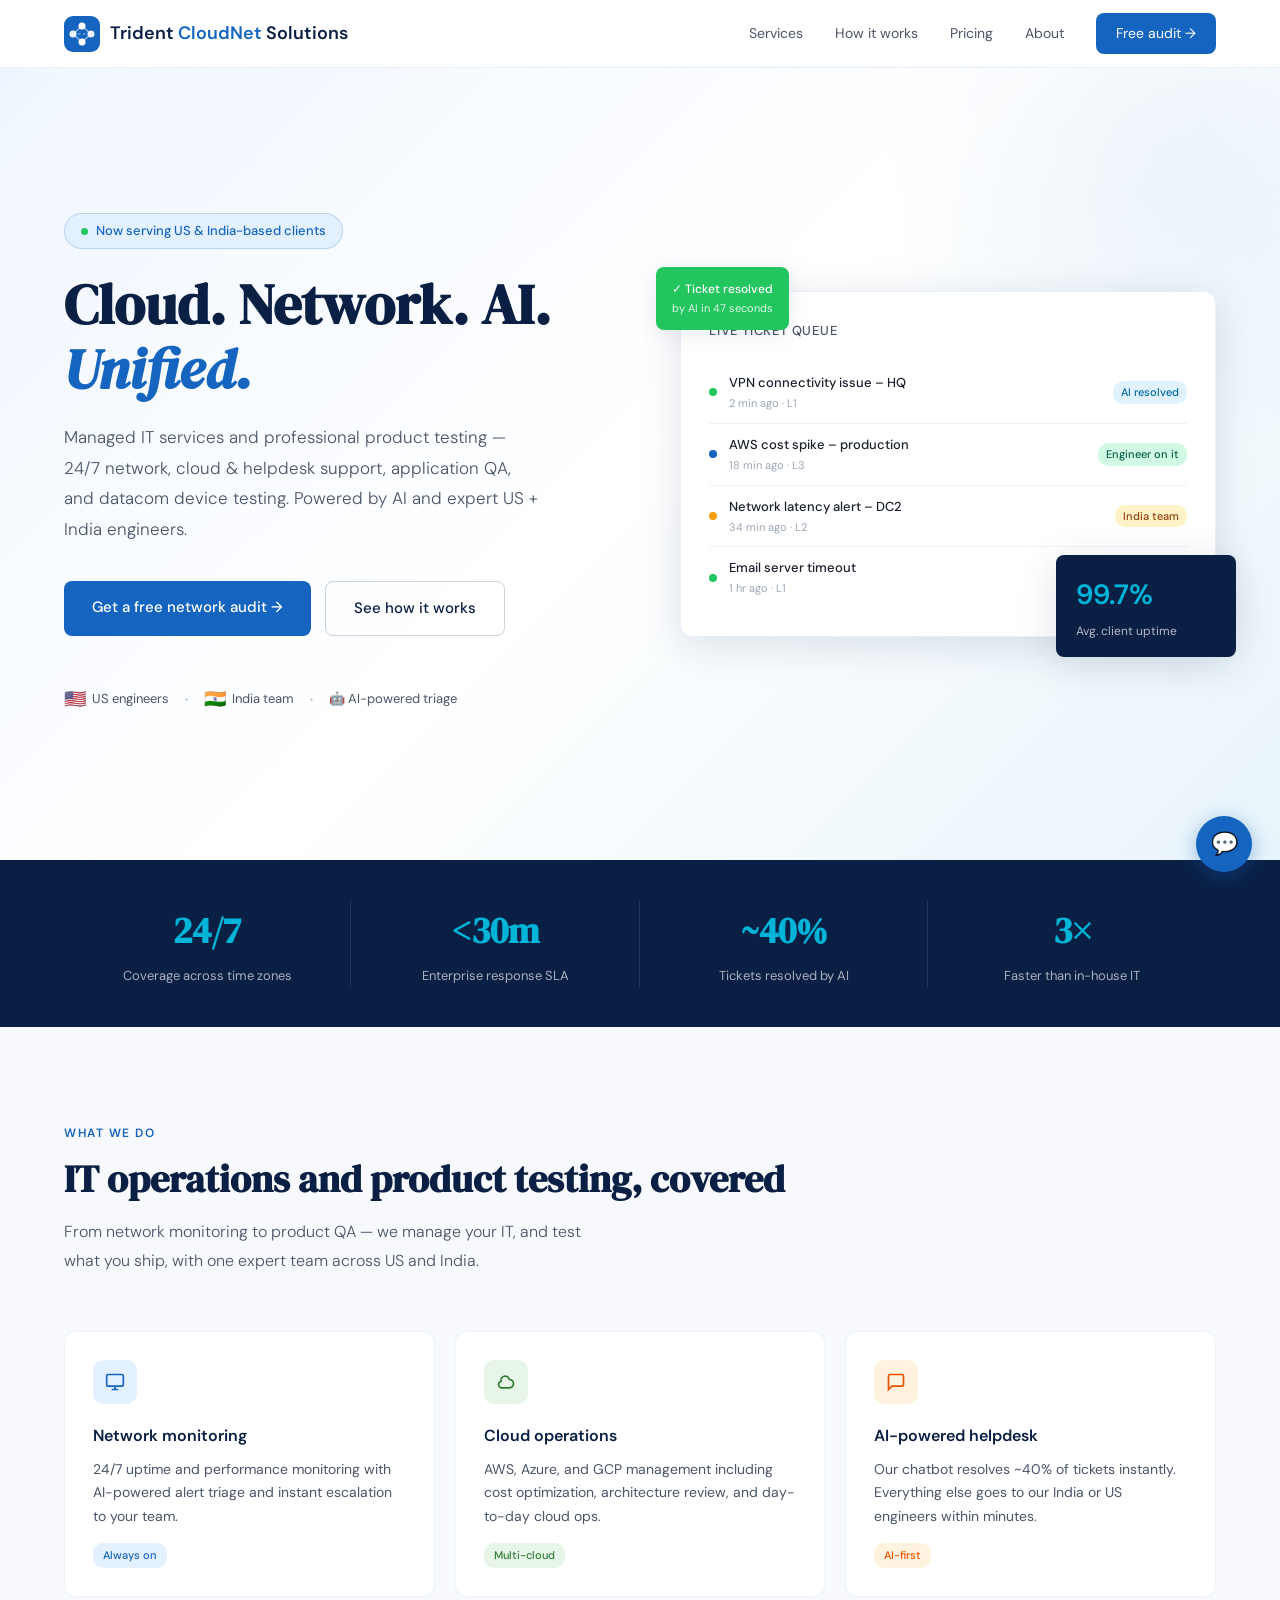
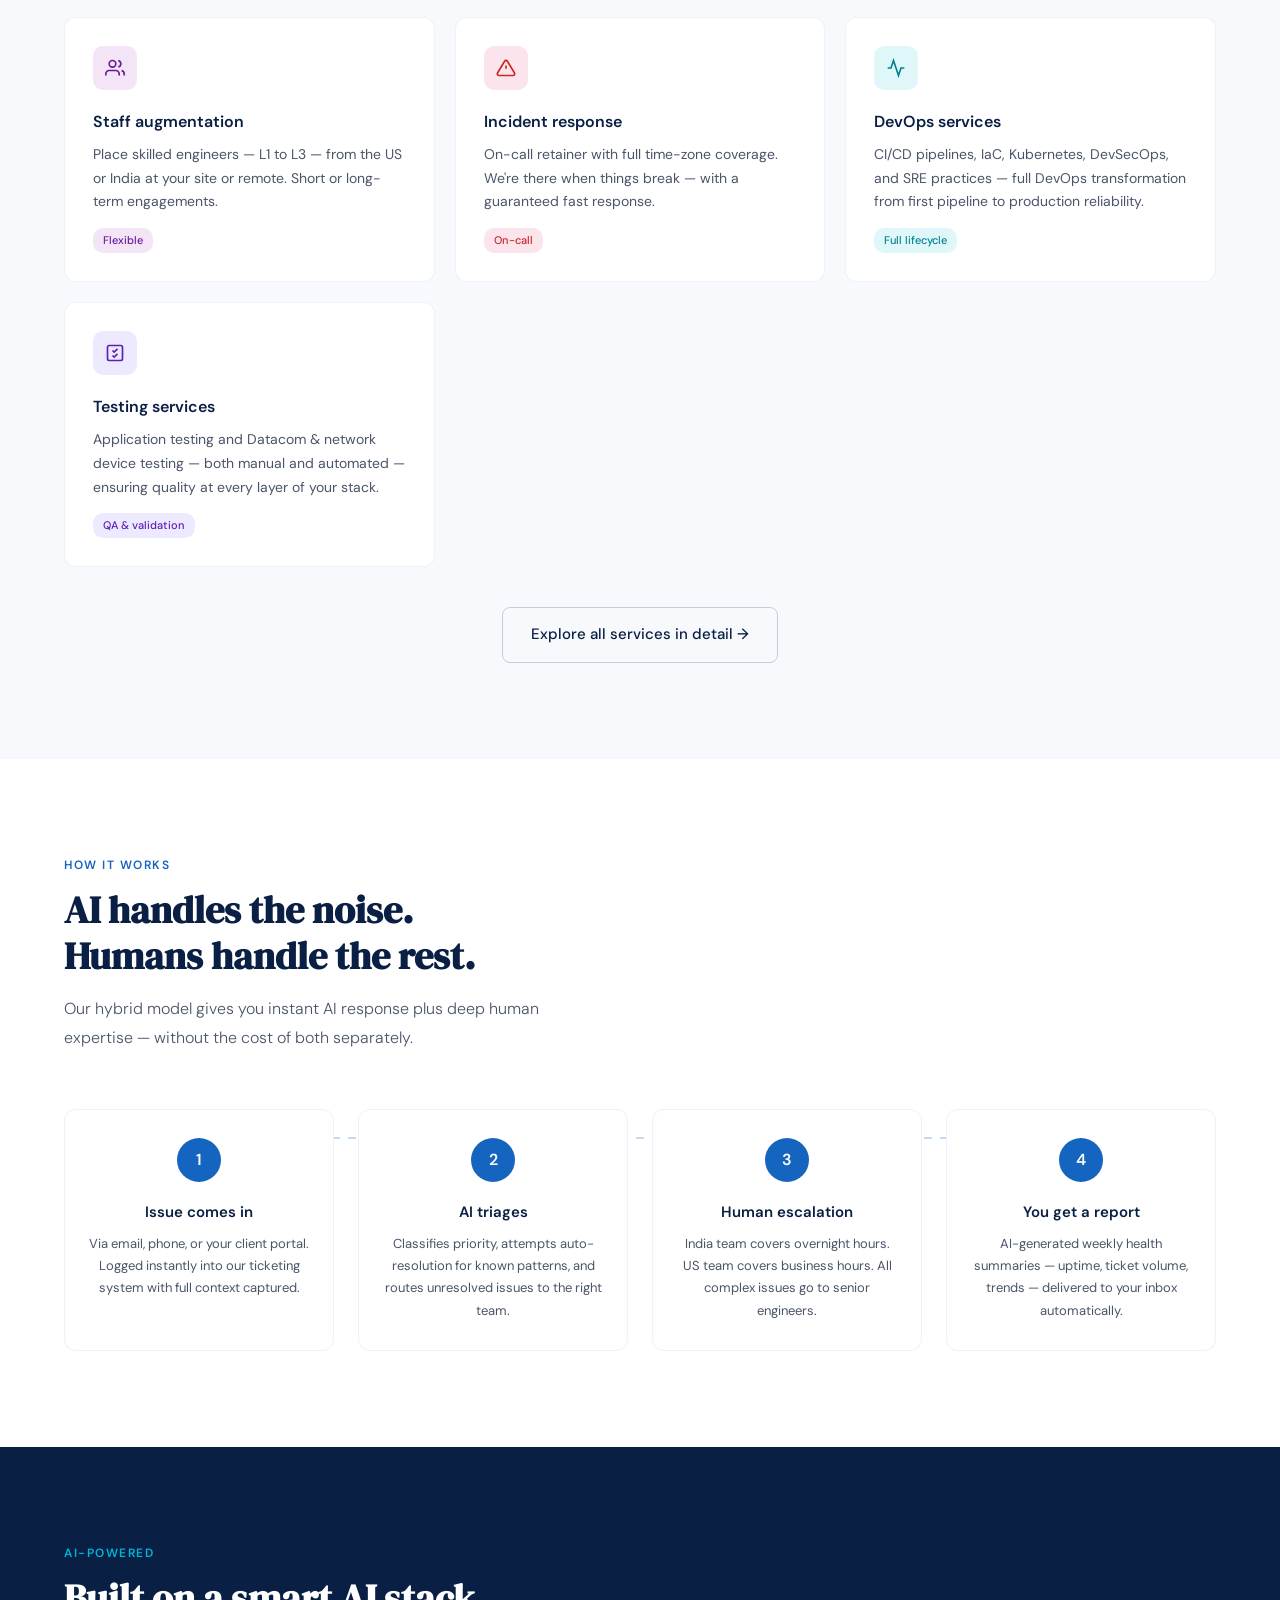
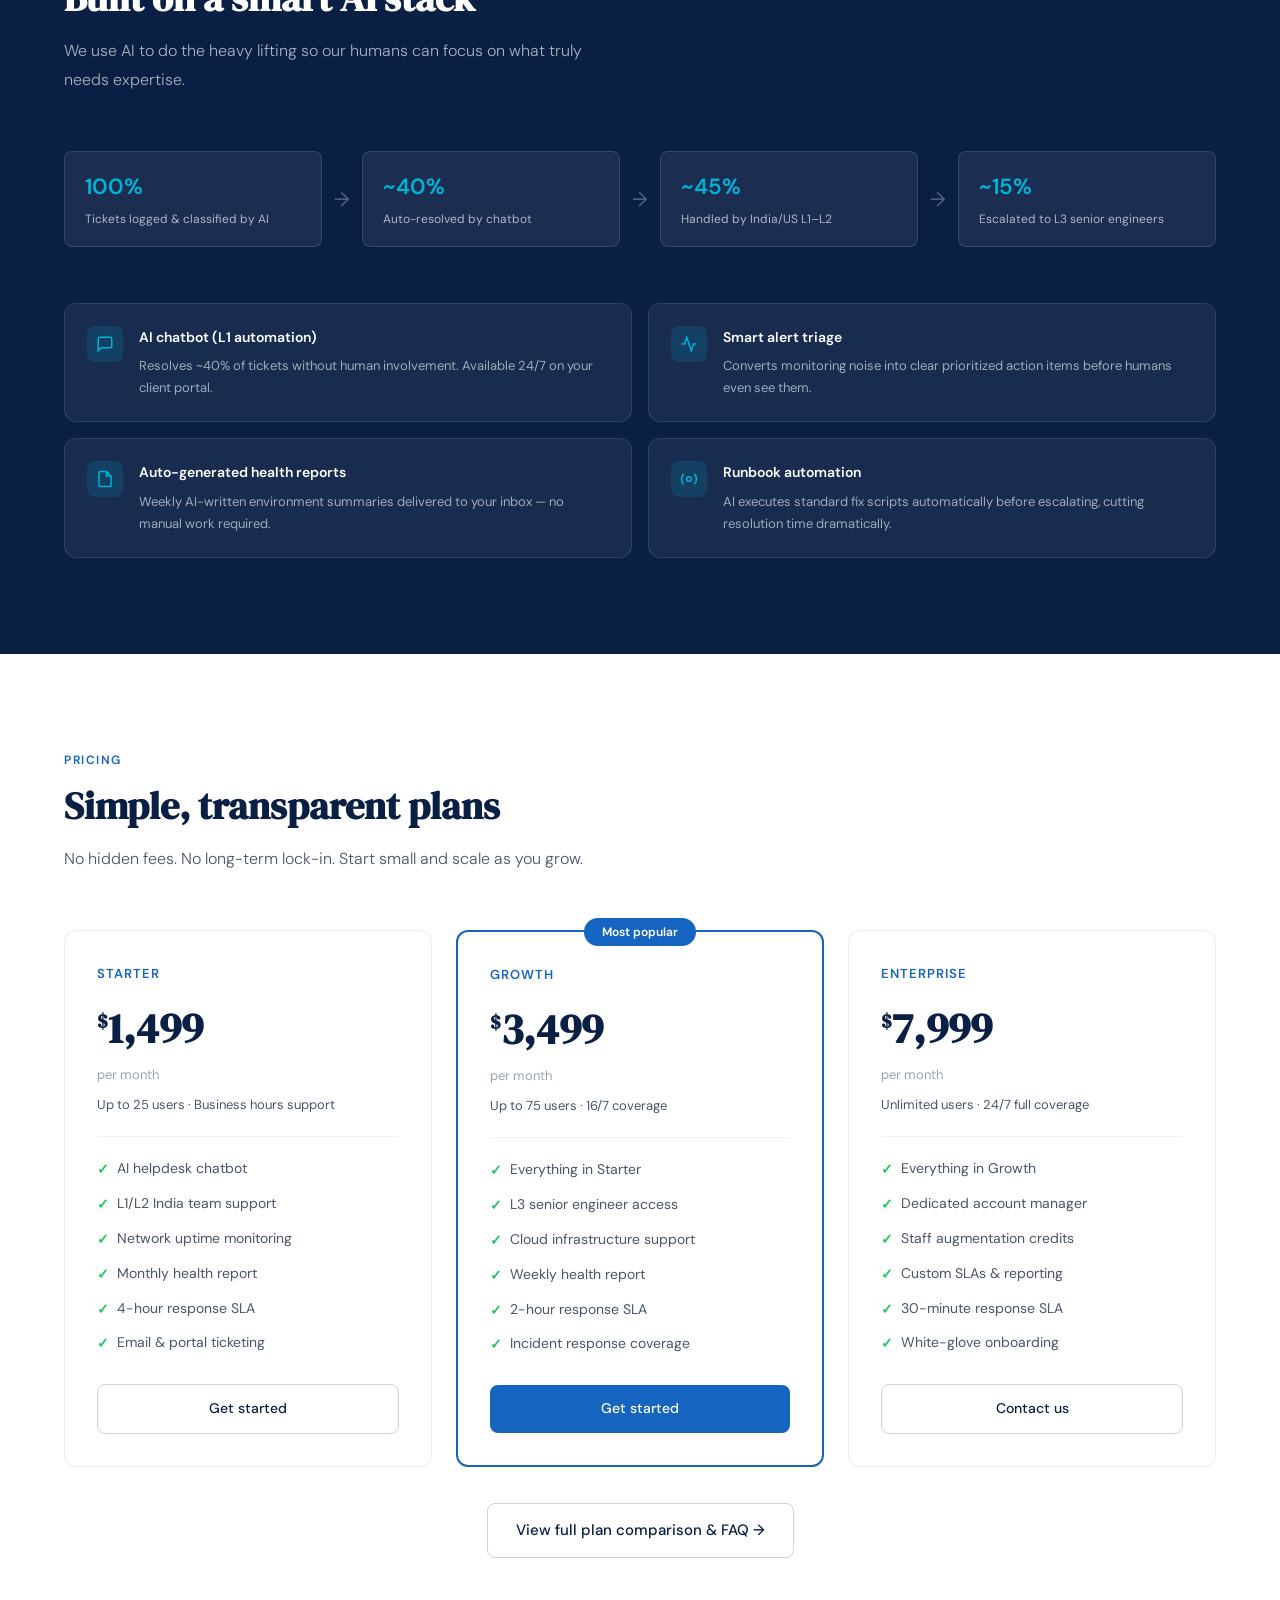
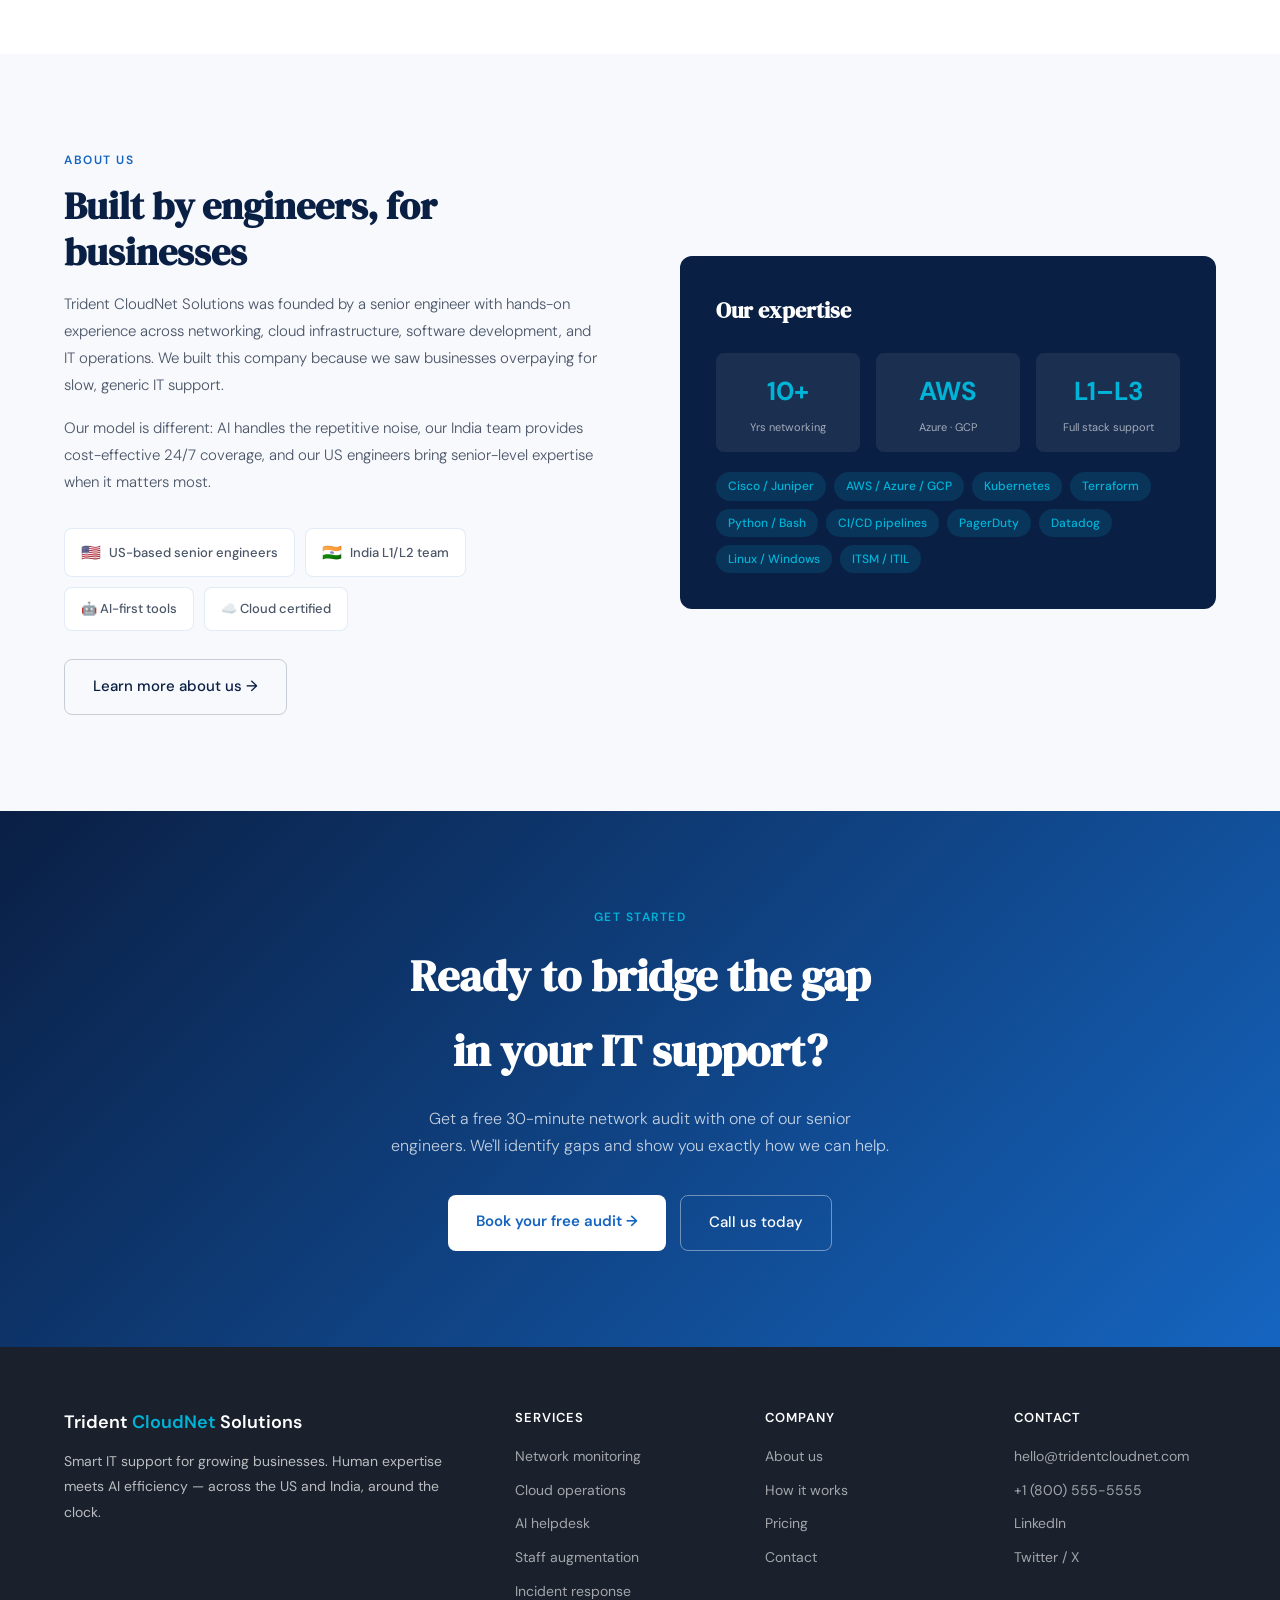
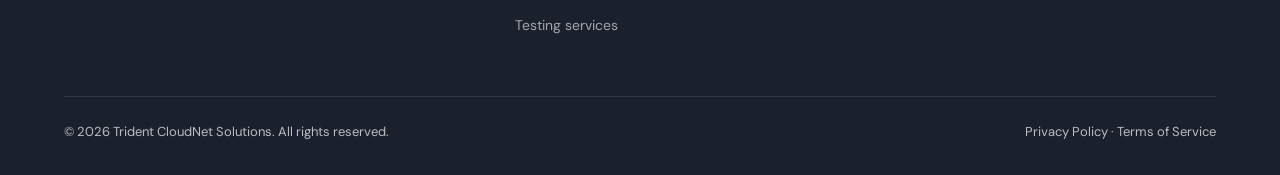
==== index.html @ 539b86b6 "Initial commit: multi-page website with MSP and testing services" ====
<!DOCTYPE html>
<html lang="en">
<head>
<meta charset="UTF-8"/>
<meta name="viewport" content="width=device-width, initial-scale=1.0"/>
<title>Trident CloudNet Solutions – Smart IT Support, Always On</title>
<meta name="description" content="Managed IT services and professional product testing — network monitoring, cloud ops, AI helpdesk, DevOps, application QA, and datacom device testing. US + India + AI delivery model."/>
<link rel="preconnect" href="https://fonts.googleapis.com"/>
<link href="https://fonts.googleapis.com/css2?family=DM+Sans:ital,opsz,wght@0,9..40,300;0,9..40,400;0,9..40,500;0,9..40,600;1,9..40,300&family=DM+Serif+Display:ital@0;1&display=swap" rel="stylesheet"/>
<link rel="stylesheet" href="css/styles.css"/>
</head>
<body>

<!-- NAV -->
<nav>
  <a href="index.html" class="nav-logo">
    <svg viewBox="0 0 36 36" fill="none">
      <rect width="36" height="36" rx="9" fill="#1565C0"/>
      <circle cx="9" cy="18" r="3.5" fill="white" opacity=".9"/>
      <circle cx="27" cy="18" r="3.5" fill="white" opacity=".9"/>
      <circle cx="18" cy="10" r="3.5" fill="white"/>
      <circle cx="18" cy="26" r="3.5" fill="white"/>
      <line x1="9" y1="18" x2="18" y2="10" stroke="white" stroke-width="1.5" opacity=".55"/>
      <line x1="9" y1="18" x2="18" y2="26" stroke="white" stroke-width="1.5" opacity=".55"/>
      <line x1="27" y1="18" x2="18" y2="10" stroke="white" stroke-width="1.5" opacity=".55"/>
      <line x1="27" y1="18" x2="18" y2="26" stroke="white" stroke-width="1.5" opacity=".55"/>
      <line x1="9" y1="18" x2="27" y2="18" stroke="white" stroke-width="1.5" stroke-dasharray="2.5 2.5" opacity=".4"/>
    </svg>
    <span class="nav-logo-text">Trident <span>CloudNet</span> Solutions</span>
  </a>
  <div class="nav-links">
    <a href="services.html">Services</a>
    <a href="index.html#how">How it works</a>
    <a href="pricing.html">Pricing</a>
    <a href="about.html">About</a>
    <a href="contact.html" class="nav-cta">Free audit →</a>
  </div>
  <div class="nav-hamburger" onclick="toggleMenu()">
    <span></span><span></span><span></span>
  </div>
</nav>

<!-- HERO -->
<section class="hero" id="home">
  <div class="hero-inner">
    <div>
      <div class="hero-badge">
        <span class="hero-badge-dot"></span>
        Now serving US &amp; India-based clients
      </div>
      <h1>Cloud. Network. AI. <em>Unified.</em></h1>
      <p class="hero-sub">Managed IT services and professional product testing — 24/7 network, cloud &amp; helpdesk support, application QA, and datacom device testing. Powered by AI and expert US + India engineers.</p>
      <div class="hero-btns">
        <a href="contact.html" class="btn-primary">Get a free network audit →</a>
        <a href="index.html#how" class="btn-outline">See how it works</a>
      </div>
      <div class="hero-trust">
        <div class="hero-flag-chip"><span class="flag">🇺🇸</span> US engineers</div>
        <span class="hero-divider">·</span>
        <div class="hero-flag-chip"><span class="flag">🇮🇳</span> India team</div>
        <span class="hero-divider">·</span>
        <div class="hero-flag-chip">🤖 AI-powered triage</div>
      </div>
    </div>
    <div class="hero-visual">
      <div class="hero-card-float2">
        <div class="float-text">✓ Ticket resolved</div>
        <div class="float-sub">by AI in 47 seconds</div>
      </div>
      <div class="hero-card-main">
        <h3>Live ticket queue</h3>
        <div class="ticket-item">
          <div class="ticket-dot dot-green"></div>
          <div class="ticket-info">
            <div class="ticket-title">VPN connectivity issue – HQ</div>
            <div class="ticket-sub">2 min ago · L1</div>
          </div>
          <span class="ticket-badge badge-ai">AI resolved</span>
        </div>
        <div class="ticket-item">
          <div class="ticket-dot dot-blue"></div>
          <div class="ticket-info">
            <div class="ticket-title">AWS cost spike – production</div>
            <div class="ticket-sub">18 min ago · L3</div>
          </div>
          <span class="ticket-badge badge-human">Engineer on it</span>
        </div>
        <div class="ticket-item">
          <div class="ticket-dot dot-orange"></div>
          <div class="ticket-info">
            <div class="ticket-title">Network latency alert – DC2</div>
            <div class="ticket-sub">34 min ago · L2</div>
          </div>
          <span class="ticket-badge badge-open">India team</span>
        </div>
        <div class="ticket-item">
          <div class="ticket-dot dot-green"></div>
          <div class="ticket-info">
            <div class="ticket-title">Email server timeout</div>
            <div class="ticket-sub">1 hr ago · L1</div>
          </div>
          <span class="ticket-badge badge-ai">AI resolved</span>
        </div>
      </div>
      <div class="hero-card-float">
        <div class="stat-num">99.7%</div>
        <div class="stat-label">Avg. client uptime</div>
      </div>
    </div>
  </div>
</section>

<!-- STATS -->
<div class="stats-bar">
  <div class="stats-inner">
    <div class="stat-box"><div class="stat-box-num">24/7</div><div class="stat-box-label">Coverage across time zones</div></div>
    <div class="stat-box"><div class="stat-box-num">&lt;30m</div><div class="stat-box-label">Enterprise response SLA</div></div>
    <div class="stat-box"><div class="stat-box-num">~40%</div><div class="stat-box-label">Tickets resolved by AI</div></div>
    <div class="stat-box"><div class="stat-box-num">3×</div><div class="stat-box-label">Faster than in-house IT</div></div>
  </div>
</div>

<!-- SERVICES OVERVIEW -->
<section class="services-bg" id="services">
  <div class="section-inner">
    <div class="section-eyebrow">What we do</div>
    <h2 class="section-title">IT operations and product testing, covered</h2>
    <p class="section-sub">From network monitoring to product QA — we manage your IT, and test what you ship, with one expert team across US and India.</p>
    <div class="services-grid">
      <div class="service-card">
        <div class="service-icon" style="background:#E3F0FF">
          <svg width="20" height="20" fill="none" stroke="#1565C0" stroke-width="2" viewBox="0 0 24 24"><rect x="2" y="3" width="20" height="14" rx="2"/><path d="M8 21h8M12 17v4"/></svg>
        </div>
        <h3>Network monitoring</h3>
        <p>24/7 uptime and performance monitoring with AI-powered alert triage and instant escalation to your team.</p>
        <span class="service-tag" style="background:#E3F0FF;color:#1565C0">Always on</span>
      </div>
      <div class="service-card">
        <div class="service-icon" style="background:#E8F5E9">
          <svg width="20" height="20" fill="none" stroke="#2e7d32" stroke-width="2" viewBox="0 0 24 24"><path d="M3 15a4 4 0 004 4h9a5 5 0 10-.1-9.999 5.002 5.002 0 10-9.78 2.096A4.001 4.001 0 003 15z"/></svg>
        </div>
        <h3>Cloud operations</h3>
        <p>AWS, Azure, and GCP management including cost optimization, architecture review, and day-to-day cloud ops.</p>
        <span class="service-tag" style="background:#E8F5E9;color:#2e7d32">Multi-cloud</span>
      </div>
      <div class="service-card">
        <div class="service-icon" style="background:#FFF3E0">
          <svg width="20" height="20" fill="none" stroke="#e65100" stroke-width="2" viewBox="0 0 24 24"><path d="M21 15a2 2 0 01-2 2H7l-4 4V5a2 2 0 012-2h14a2 2 0 012 2z"/></svg>
        </div>
        <h3>AI-powered helpdesk</h3>
        <p>Our chatbot resolves ~40% of tickets instantly. Everything else goes to our India or US engineers within minutes.</p>
        <span class="service-tag" style="background:#FFF3E0;color:#e65100">AI-first</span>
      </div>
      <div class="service-card">
        <div class="service-icon" style="background:#F3E5F5">
          <svg width="20" height="20" fill="none" stroke="#6a1b9a" stroke-width="2" viewBox="0 0 24 24"><path d="M17 21v-2a4 4 0 00-4-4H5a4 4 0 00-4 4v2"/><circle cx="9" cy="7" r="4"/><path d="M23 21v-2a4 4 0 00-3-3.87M16 3.13a4 4 0 010 7.75"/></svg>
        </div>
        <h3>Staff augmentation</h3>
        <p>Place skilled engineers — L1 to L3 — from the US or India at your site or remote. Short or long-term engagements.</p>
        <span class="service-tag" style="background:#F3E5F5;color:#6a1b9a">Flexible</span>
      </div>
      <div class="service-card">
        <div class="service-icon" style="background:#FCE4EC">
          <svg width="20" height="20" fill="none" stroke="#c62828" stroke-width="2" viewBox="0 0 24 24"><path d="M10.29 3.86L1.82 18a2 2 0 001.71 3h16.94a2 2 0 001.71-3L13.71 3.86a2 2 0 00-3.42 0z"/><line x1="12" y1="9" x2="12" y2="13"/><line x1="12" y1="17" x2="12.01" y2="17"/></svg>
        </div>
        <h3>Incident response</h3>
        <p>On-call retainer with full time-zone coverage. We're there when things break — with a guaranteed fast response.</p>
        <span class="service-tag" style="background:#FCE4EC;color:#c62828">On-call</span>
      </div>
      <div class="service-card">
        <div class="service-icon" style="background:#E0F7FA">
          <svg width="20" height="20" fill="none" stroke="#00838f" stroke-width="2" viewBox="0 0 24 24"><polyline points="22 12 18 12 15 21 9 3 6 12 2 12"/></svg>
        </div>
        <h3>DevOps services</h3>
        <p>CI/CD pipelines, IaC, Kubernetes, DevSecOps, and SRE practices — full DevOps transformation from first pipeline to production reliability.</p>
        <span class="service-tag" style="background:#E0F7FA;color:#00838f">Full lifecycle</span>
      </div>
      <div class="service-card">
        <div class="service-icon" style="background:#EDE9FE">
          <svg width="20" height="20" fill="none" stroke="#5B21B6" stroke-width="2" viewBox="0 0 24 24"><rect x="3" y="3" width="18" height="18" rx="2"/><path d="M9 9l2 2 4-4"/><path d="M9 15l2 2 4-4"/></svg>
        </div>
        <h3>Testing services</h3>
        <p>Application testing and Datacom &amp; network device testing — both manual and automated — ensuring quality at every layer of your stack.</p>
        <span class="service-tag" style="background:#EDE9FE;color:#5B21B6">QA &amp; validation</span>
      </div>
    </div>
    <div style="text-align:center;margin-top:40px">
      <a href="services.html" class="btn-outline">Explore all services in detail →</a>
    </div>
  </div>
</section>

<!-- HOW IT WORKS -->
<section id="how">
  <div class="section-inner">
    <div class="section-eyebrow">How it works</div>
    <h2 class="section-title">AI handles the noise.<br>Humans handle the rest.</h2>
    <p class="section-sub">Our hybrid model gives you instant AI response plus deep human expertise — without the cost of both separately.</p>
    <div class="how-grid">
      <div class="how-step">
        <div class="how-num">1</div>
        <h3>Issue comes in</h3>
        <p>Via email, phone, or your client portal. Logged instantly into our ticketing system with full context captured.</p>
      </div>
      <div class="how-step">
        <div class="how-num">2</div>
        <h3>AI triages</h3>
        <p>Classifies priority, attempts auto-resolution for known patterns, and routes unresolved issues to the right team.</p>
      </div>
      <div class="how-step">
        <div class="how-num">3</div>
        <h3>Human escalation</h3>
        <p>India team covers overnight hours. US team covers business hours. All complex issues go to senior engineers.</p>
      </div>
      <div class="how-step">
        <div class="how-num">4</div>
        <h3>You get a report</h3>
        <p>AI-generated weekly health summaries — uptime, ticket volume, trends — delivered to your inbox automatically.</p>
      </div>
    </div>
  </div>
</section>

<!-- AI STACK -->
<section class="ai-bg">
  <div class="section-inner">
    <div class="section-eyebrow">AI-powered</div>
    <h2 class="section-title">Built on a smart AI stack</h2>
    <p class="section-sub">We use AI to do the heavy lifting so our humans can focus on what truly needs expertise.</p>
    <div class="ai-flow">
      <div class="ai-flow-step"><div class="ai-step-pct">100%</div><div class="ai-step-label">Tickets logged &amp; classified by AI</div></div>
      <div class="ai-flow-arrow">→</div>
      <div class="ai-flow-step"><div class="ai-step-pct">~40%</div><div class="ai-step-label">Auto-resolved by chatbot</div></div>
      <div class="ai-flow-arrow">→</div>
      <div class="ai-flow-step"><div class="ai-step-pct">~45%</div><div class="ai-step-label">Handled by India/US L1–L2</div></div>
      <div class="ai-flow-arrow">→</div>
      <div class="ai-flow-step"><div class="ai-step-pct">~15%</div><div class="ai-step-label">Escalated to L3 senior engineers</div></div>
    </div>
    <div class="ai-cards">
      <div class="ai-card">
        <div class="ai-card-icon"><svg width="18" height="18" fill="none" stroke="#00B4D8" stroke-width="2" viewBox="0 0 24 24"><path d="M21 15a2 2 0 01-2 2H7l-4 4V5a2 2 0 012-2h14a2 2 0 012 2z"/></svg></div>
        <div><h3>AI chatbot (L1 automation)</h3><p>Resolves ~40% of tickets without human involvement. Available 24/7 on your client portal.</p></div>
      </div>
      <div class="ai-card">
        <div class="ai-card-icon"><svg width="18" height="18" fill="none" stroke="#00B4D8" stroke-width="2" viewBox="0 0 24 24"><polyline points="22 12 18 12 15 21 9 3 6 12 2 12"/></svg></div>
        <div><h3>Smart alert triage</h3><p>Converts monitoring noise into clear prioritized action items before humans even see them.</p></div>
      </div>
      <div class="ai-card">
        <div class="ai-card-icon"><svg width="18" height="18" fill="none" stroke="#00B4D8" stroke-width="2" viewBox="0 0 24 24"><path d="M14 2H6a2 2 0 00-2 2v16a2 2 0 002 2h12a2 2 0 002-2V8z"/><polyline points="14 2 14 8 20 8"/></svg></div>
        <div><h3>Auto-generated health reports</h3><p>Weekly AI-written environment summaries delivered to your inbox — no manual work required.</p></div>
      </div>
      <div class="ai-card">
        <div class="ai-card-icon"><svg width="18" height="18" fill="none" stroke="#00B4D8" stroke-width="2" viewBox="0 0 24 24"><circle cx="12" cy="12" r="3"/><path d="M19.07 4.93a10 10 0 010 14.14M4.93 4.93a10 10 0 000 14.14"/></svg></div>
        <div><h3>Runbook automation</h3><p>AI executes standard fix scripts automatically before escalating, cutting resolution time dramatically.</p></div>
      </div>
    </div>
  </div>
</section>

<!-- PRICING TEASER -->
<section id="pricing">
  <div class="section-inner">
    <div class="section-eyebrow">Pricing</div>
    <h2 class="section-title">Simple, transparent plans</h2>
    <p class="section-sub">No hidden fees. No long-term lock-in. Start small and scale as you grow.</p>
    <div class="pricing-grid">
      <div class="price-card">
        <div class="price-tier">Starter</div>
        <div class="price-amount"><sup>$</sup>1,499</div>
        <div class="price-period">per month</div>
        <div class="price-desc">Up to 25 users · Business hours support</div>
        <ul class="price-features">
          <li>AI helpdesk chatbot</li>
          <li>L1/L2 India team support</li>
          <li>Network uptime monitoring</li>
          <li>Monthly health report</li>
          <li>4-hour response SLA</li>
          <li>Email &amp; portal ticketing</li>
        </ul>
        <a href="contact.html" class="btn-outline">Get started</a>
      </div>
      <div class="price-card featured">
        <div class="price-popular">Most popular</div>
        <div class="price-tier">Growth</div>
        <div class="price-amount"><sup>$</sup>3,499</div>
        <div class="price-period">per month</div>
        <div class="price-desc">Up to 75 users · 16/7 coverage</div>
        <ul class="price-features">
          <li>Everything in Starter</li>
          <li>L3 senior engineer access</li>
          <li>Cloud infrastructure support</li>
          <li>Weekly health report</li>
          <li>2-hour response SLA</li>
          <li>Incident response coverage</li>
        </ul>
        <a href="contact.html" class="btn-primary">Get started</a>
      </div>
      <div class="price-card">
        <div class="price-tier">Enterprise</div>
        <div class="price-amount"><sup>$</sup>7,999</div>
        <div class="price-period">per month</div>
        <div class="price-desc">Unlimited users · 24/7 full coverage</div>
        <ul class="price-features">
          <li>Everything in Growth</li>
          <li>Dedicated account manager</li>
          <li>Staff augmentation credits</li>
          <li>Custom SLAs &amp; reporting</li>
          <li>30-minute response SLA</li>
          <li>White-glove onboarding</li>
        </ul>
        <a href="contact.html" class="btn-outline">Contact us</a>
      </div>
    </div>
    <div style="text-align:center;margin-top:36px">
      <a href="pricing.html" class="btn-outline">View full plan comparison &amp; FAQ →</a>
    </div>
  </div>
</section>

<!-- ABOUT TEASER -->
<section class="about-bg" id="about">
  <div class="section-inner">
    <div class="about-grid">
      <div>
        <div class="section-eyebrow">About us</div>
        <h2 class="section-title">Built by engineers, for businesses</h2>
        <p style="font-size:15px;color:#4A5568;line-height:1.8;font-weight:300">Trident CloudNet Solutions was founded by a senior engineer with hands-on experience across networking, cloud infrastructure, software development, and IT operations. We built this company because we saw businesses overpaying for slow, generic IT support.</p>
        <p style="font-size:15px;color:#4A5568;line-height:1.8;margin-top:16px;font-weight:300">Our model is different: AI handles the repetitive noise, our India team provides cost-effective 24/7 coverage, and our US engineers bring senior-level expertise when it matters most.</p>
        <div class="about-badges">
          <div class="about-badge"><span class="flag">🇺🇸</span> US-based senior engineers</div>
          <div class="about-badge"><span class="flag">🇮🇳</span> India L1/L2 team</div>
          <div class="about-badge">🤖 AI-first tools</div>
          <div class="about-badge">☁️ Cloud certified</div>
        </div>
        <div style="margin-top:28px">
          <a href="about.html" class="btn-outline">Learn more about us →</a>
        </div>
      </div>
      <div class="about-visual">
        <h3>Our expertise</h3>
        <div class="about-stat-row">
          <div class="about-stat-box"><div class="num">10+</div><div class="lbl">Yrs networking</div></div>
          <div class="about-stat-box"><div class="num">AWS</div><div class="lbl">Azure · GCP</div></div>
          <div class="about-stat-box"><div class="num">L1–L3</div><div class="lbl">Full stack support</div></div>
        </div>
        <div class="about-expertise">
          <span class="expertise-tag">Cisco / Juniper</span>
          <span class="expertise-tag">AWS / Azure / GCP</span>
          <span class="expertise-tag">Kubernetes</span>
          <span class="expertise-tag">Terraform</span>
          <span class="expertise-tag">Python / Bash</span>
          <span class="expertise-tag">CI/CD pipelines</span>
          <span class="expertise-tag">PagerDuty</span>
          <span class="expertise-tag">Datadog</span>
          <span class="expertise-tag">Linux / Windows</span>
          <span class="expertise-tag">ITSM / ITIL</span>
        </div>
      </div>
    </div>
  </div>
</section>

<!-- CTA -->
<section class="cta-section">
  <div class="section-inner">
    <div class="section-eyebrow" style="color:#00B4D8">Get started</div>
    <h2>Ready to bridge the gap<br>in your IT support?</h2>
    <p>Get a free 30-minute network audit with one of our senior engineers. We'll identify gaps and show you exactly how we can help.</p>
    <div class="cta-btns">
      <a href="contact.html" class="btn-white">Book your free audit →</a>
      <a href="tel:+18005555555" class="btn-ghost">Call us today</a>
    </div>
  </div>
</section>

<!-- FOOTER -->
<footer>
  <div class="footer-inner">
    <div class="footer-top">
      <div class="footer-brand">
        <h3>Trident <span>CloudNet</span> Solutions</h3>
        <p>Smart IT support for growing businesses. Human expertise meets AI efficiency — across the US and India, around the clock.</p>
      </div>
      <div class="footer-col">
        <h4>Services</h4>
        <a href="services.html">Network monitoring</a>
        <a href="services.html">Cloud operations</a>
        <a href="services.html">AI helpdesk</a>
        <a href="services.html">Staff augmentation</a>
        <a href="services.html">Incident response</a>
        <a href="services.html#testing">Testing services</a>
      </div>
      <div class="footer-col">
        <h4>Company</h4>
        <a href="about.html">About us</a>
        <a href="index.html#how">How it works</a>
        <a href="pricing.html">Pricing</a>
        <a href="contact.html">Contact</a>
      </div>
      <div class="footer-col">
        <h4>Contact</h4>
        <a href="mailto:hello@tridentcloudnet.com">hello@tridentcloudnet.com</a>
        <a href="tel:+18005555555">+1 (800) 555-5555</a>
        <a href="#">LinkedIn</a>
        <a href="#">Twitter / X</a>
      </div>
    </div>
    <div class="footer-bottom">
      <span>© 2026 Trident CloudNet Solutions. All rights reserved.</span>
      <span>Privacy Policy · Terms of Service</span>
    </div>
  </div>
</footer>

<!-- CHAT WIDGET -->
<div class="chat-widget">
  <div class="chat-panel" id="chatPanel">
    <div class="chat-header">
      <div class="chat-avatar">🤖</div>
      <div class="chat-header-info">
        <h4>Trident CloudNet AI Support</h4>
        <p>Typically replies in seconds</p>
      </div>
    </div>
    <div class="chat-messages" id="chatMessages">
      <div class="chat-msg bot">Hi! I'm the Trident CloudNet AI assistant. How can I help you today? 👋</div>
      <div class="chat-msg bot">I can answer questions about our services, pricing, or set up a free network audit call.</div>
    </div>
    <div class="chat-quick" id="quickBtns">
      <button class="chat-quick-btn" onclick="quickMsg('What services do you offer?')">Services</button>
      <button class="chat-quick-btn" onclick="quickMsg('What is your pricing?')">Pricing</button>
      <button class="chat-quick-btn" onclick="quickMsg('Book a free audit')">Free audit</button>
      <button class="chat-quick-btn" onclick="quickMsg('Do you offer staff augmentation?')">Staffing</button>
    </div>
    <div class="chat-input-row">
      <input type="text" id="chatInput" placeholder="Type a message..." onkeypress="handleKey(event)"/>
      <button class="chat-send" onclick="sendMsg()">
        <svg viewBox="0 0 24 24"><path d="M22 2L11 13M22 2L15 22 11 13 2 9l20-7z"/></svg>
      </button>
    </div>
  </div>
  <button class="chat-btn" onclick="toggleChat()" title="Chat with us">💬</button>
</div>

<script src="js/main.js"></script>
</body>
</html>
---- css/styles.css ----
/* =============================================
   Trident CloudNet Solutions — Shared Styles
   ============================================= */

*, *::before, *::after { box-sizing: border-box; margin: 0; padding: 0; }

:root {
  --navy: #0A1F44;
  --blue: #1565C0;
  --blue-light: #1976D2;
  --blue-pale: #E3F0FF;
  --accent: #00B4D8;
  --white: #FFFFFF;
  --gray-100: #F7F9FC;
  --gray-200: #EEF2F7;
  --gray-400: #9AA5B4;
  --gray-600: #4A5568;
  --gray-900: #1A202C;
  --green: #22C55E;
  --radius: 12px;
  --radius-sm: 8px;
  --shadow: 0 4px 24px rgba(10,31,68,0.08);
  --shadow-md: 0 8px 40px rgba(10,31,68,0.13);
}

html { scroll-behavior: smooth; }
body { font-family: 'DM Sans', sans-serif; color: var(--gray-900); background: var(--white); font-size: 16px; line-height: 1.7; }

/* ---- NAV ---- */
nav {
  position: sticky; top: 0; z-index: 100;
  display: flex; align-items: center; justify-content: space-between;
  padding: 0 5%; height: 68px;
  background: rgba(255,255,255,0.96); backdrop-filter: blur(12px);
  border-bottom: 1px solid rgba(21,101,192,0.1);
}
.nav-logo { display: flex; align-items: center; gap: 10px; text-decoration: none; }
.nav-logo svg { width: 36px; height: 36px; }
.nav-logo-text { font-size: 18px; font-weight: 600; color: var(--navy); }
.nav-logo-text span { color: var(--blue); }
.nav-links { display: flex; align-items: center; gap: 32px; }
.nav-links a { text-decoration: none; font-size: 14px; color: var(--gray-600); font-weight: 400; transition: color .2s; }
.nav-links a:hover, .nav-links a.active { color: var(--blue); }
.nav-cta { background: var(--blue); color: #fff !important; padding: 9px 20px; border-radius: var(--radius-sm); font-size: 14px; font-weight: 500; text-decoration: none; transition: background .2s, transform .1s; display: inline-block; }
.nav-cta:hover { background: var(--blue-light) !important; transform: translateY(-1px); }
.nav-hamburger { display: none; flex-direction: column; gap: 5px; cursor: pointer; padding: 4px; }
.nav-hamburger span { width: 22px; height: 2px; background: var(--gray-900); border-radius: 2px; }

/* ---- HERO (home) ---- */
.hero {
  min-height: 88vh; display: flex; align-items: center;
  padding: 80px 5%;
  background: linear-gradient(135deg, #f0f6ff 0%, #ffffff 50%, #e8f4fb 100%);
  position: relative; overflow: hidden;
}
.hero::before {
  content: ''; position: absolute; top: -200px; right: -200px;
  width: 600px; height: 600px; border-radius: 50%;
  background: radial-gradient(circle, rgba(21,101,192,0.06) 0%, transparent 70%);
  pointer-events: none;
}
.hero-inner { max-width: 1200px; margin: 0 auto; display: grid; grid-template-columns: 1fr 1fr; gap: 80px; align-items: center; width: 100%; }
.hero-badge { display: inline-flex; align-items: center; gap: 8px; background: var(--blue-pale); border: 1px solid rgba(21,101,192,0.2); border-radius: 20px; padding: 6px 16px; font-size: 13px; color: var(--blue); margin-bottom: 24px; font-weight: 500; }
.hero-badge-dot { width: 7px; height: 7px; border-radius: 50%; background: var(--green); animation: pulse 2s infinite; }
@keyframes pulse { 0%,100%{opacity:1;transform:scale(1)} 50%{opacity:.6;transform:scale(1.3)} }
.hero h1 { font-family: 'DM Serif Display', serif; font-size: clamp(36px, 4.5vw, 56px); line-height: 1.15; color: var(--navy); margin-bottom: 20px; }
.hero h1 em { font-style: italic; color: var(--blue); }
.hero-sub { font-size: 17px; color: var(--gray-600); max-width: 480px; margin-bottom: 36px; line-height: 1.8; font-weight: 300; }
.hero-btns { display: flex; gap: 14px; flex-wrap: wrap; margin-bottom: 48px; }
.hero-trust { display: flex; align-items: center; gap: 16px; flex-wrap: wrap; }
.hero-flag-chip { display: flex; align-items: center; gap: 6px; font-size: 13px; color: var(--gray-600); }
.hero-flag-chip .flag { font-size: 18px; }
.hero-divider { color: var(--gray-400); }

/* Hero visual cards */
.hero-visual { position: relative; }
.hero-card-main {
  background: var(--white); border-radius: var(--radius); padding: 28px;
  box-shadow: var(--shadow-md); border: 1px solid rgba(21,101,192,0.1);
}
.hero-card-main h3 { font-size: 13px; font-weight: 500; color: var(--gray-600); margin-bottom: 20px; text-transform: uppercase; letter-spacing: .8px; }
.ticket-item { display: flex; align-items: center; gap: 12px; padding: 10px 0; border-bottom: 1px solid var(--gray-200); }
.ticket-item:last-child { border: none; }
.ticket-dot { width: 8px; height: 8px; border-radius: 50%; flex-shrink: 0; }
.dot-green { background: var(--green); }
.dot-blue { background: var(--blue); }
.dot-orange { background: #F59E0B; }
.ticket-info { flex: 1; }
.ticket-title { font-size: 13px; font-weight: 500; color: var(--gray-900); }
.ticket-sub { font-size: 11px; color: var(--gray-400); }
.ticket-badge { font-size: 11px; padding: 2px 8px; border-radius: 10px; font-weight: 500; }
.badge-ai { background: #E0F2FE; color: #0369A1; }
.badge-human { background: #D1FAE5; color: #065F46; }
.badge-open { background: #FEF3C7; color: #92400E; }
.hero-card-float {
  position: absolute; bottom: -20px; right: -20px;
  background: var(--navy); border-radius: var(--radius-sm); padding: 16px 20px;
  color: white; min-width: 180px; box-shadow: var(--shadow-md);
}
.hero-card-float .stat-num { font-size: 28px; font-weight: 600; color: var(--accent); }
.hero-card-float .stat-label { font-size: 12px; color: rgba(255,255,255,0.7); margin-top: 2px; }
.hero-card-float2 {
  position: absolute; top: -24px; left: -24px;
  background: var(--green); border-radius: var(--radius-sm); padding: 12px 16px;
  color: white; box-shadow: var(--shadow);
}
.hero-card-float2 .float-text { font-size: 12px; font-weight: 500; }
.hero-card-float2 .float-sub { font-size: 11px; opacity: 0.85; }

/* ---- PAGE HERO (inner pages) ---- */
.page-hero {
  background: linear-gradient(135deg, var(--navy) 0%, #1565C0 60%, #1976D2 100%);
  padding: 80px 5% 70px;
  text-align: center;
  position: relative;
  overflow: hidden;
}
.page-hero::before {
  content: ''; position: absolute; top: -150px; right: -150px;
  width: 500px; height: 500px; border-radius: 50%;
  background: radial-gradient(circle, rgba(0,180,216,0.12) 0%, transparent 70%);
  pointer-events: none;
}
.page-hero-inner { max-width: 720px; margin: 0 auto; position: relative; }
.page-hero .eyebrow { font-size: 12px; font-weight: 600; color: var(--accent); text-transform: uppercase; letter-spacing: 1.5px; margin-bottom: 14px; }
.page-hero h1 { font-family: 'DM Serif Display', serif; font-size: clamp(32px, 4vw, 52px); color: white; line-height: 1.15; margin-bottom: 16px; }
.page-hero p { font-size: 17px; color: rgba(255,255,255,0.75); font-weight: 300; line-height: 1.8; }

/* ---- BREADCRUMB ---- */
.breadcrumb { background: var(--gray-100); border-bottom: 1px solid var(--gray-200); padding: 12px 5%; }
.breadcrumb-inner { max-width: 1200px; margin: 0 auto; display: flex; align-items: center; gap: 8px; font-size: 13px; color: var(--gray-400); }
.breadcrumb a { color: var(--gray-600); text-decoration: none; transition: color .2s; }
.breadcrumb a:hover { color: var(--blue); }
.breadcrumb span { color: var(--gray-400); }

/* ---- STATS BAR ---- */
.stats-bar { background: var(--navy); padding: 40px 5%; }
.stats-inner { max-width: 1200px; margin: 0 auto; display: grid; grid-template-columns: repeat(4,1fr); gap: 1px; }
.stat-box { text-align: center; padding: 0 24px; border-right: 1px solid rgba(255,255,255,0.1); }
.stat-box:last-child { border: none; }
.stat-box-num { font-size: 36px; font-weight: 600; color: var(--accent); font-family: 'DM Serif Display', serif; }
.stat-box-label { font-size: 13px; color: rgba(255,255,255,0.65); margin-top: 4px; }

/* ---- BUTTONS ---- */
.btn-primary { background: var(--blue); color: #fff; padding: 14px 28px; border-radius: var(--radius-sm); font-size: 15px; font-weight: 500; text-decoration: none; transition: all .2s; display: inline-block; border: none; cursor: pointer; }
.btn-primary:hover { background: var(--blue-light); transform: translateY(-2px); box-shadow: 0 8px 24px rgba(21,101,192,0.3); }
.btn-outline { background: transparent; color: var(--navy); padding: 14px 28px; border-radius: var(--radius-sm); font-size: 15px; font-weight: 500; text-decoration: none; border: 1.5px solid rgba(10,31,68,0.2); transition: all .2s; display: inline-block; cursor: pointer; }
.btn-outline:hover { border-color: var(--blue); color: var(--blue); }
.btn-white { background: white; color: var(--blue); padding: 14px 28px; border-radius: var(--radius-sm); font-size: 15px; font-weight: 600; text-decoration: none; transition: all .2s; display: inline-block; }
.btn-white:hover { transform: translateY(-2px); box-shadow: 0 8px 24px rgba(0,0,0,0.2); }
.btn-ghost { background: transparent; color: white; padding: 14px 28px; border-radius: var(--radius-sm); font-size: 15px; font-weight: 500; text-decoration: none; border: 1.5px solid rgba(255,255,255,0.4); transition: all .2s; display: inline-block; }
.btn-ghost:hover { background: rgba(255,255,255,0.1); }

/* ---- SECTIONS ---- */
section { padding: 96px 5%; }
.section-inner { max-width: 1200px; margin: 0 auto; }
.section-eyebrow { font-size: 12px; font-weight: 600; color: var(--blue); text-transform: uppercase; letter-spacing: 1.5px; margin-bottom: 12px; }
.section-title { font-family: 'DM Serif Display', serif; font-size: clamp(28px, 3vw, 42px); color: var(--navy); line-height: 1.2; margin-bottom: 16px; }
.section-sub { font-size: 16px; color: var(--gray-600); max-width: 520px; line-height: 1.8; margin-bottom: 56px; font-weight: 300; }

/* ---- SERVICES ---- */
.services-bg { background: var(--gray-100); }
.services-grid { display: grid; grid-template-columns: repeat(3,1fr); gap: 20px; }
.service-card { background: var(--white); border-radius: var(--radius); padding: 28px; border: 1px solid rgba(21,101,192,0.08); transition: all .25s; }
.service-card:hover { transform: translateY(-4px); box-shadow: var(--shadow-md); border-color: rgba(21,101,192,0.2); }
.service-icon { width: 44px; height: 44px; border-radius: 10px; display: flex; align-items: center; justify-content: center; margin-bottom: 18px; }
.service-card h3 { font-size: 16px; font-weight: 600; color: var(--navy); margin-bottom: 8px; }
.service-card p { font-size: 14px; color: var(--gray-600); line-height: 1.7; }
.service-tag { display: inline-block; font-size: 11px; font-weight: 500; padding: 3px 10px; border-radius: 10px; margin-top: 14px; }
.service-card .service-features { list-style: none; margin-top: 16px; display: flex; flex-direction: column; gap: 8px; }
.service-card .service-features li { font-size: 13px; color: var(--gray-600); display: flex; align-items: flex-start; gap: 8px; }
.service-card .service-features li::before { content: '✓'; color: var(--green); font-weight: 700; flex-shrink: 0; }
.service-card .service-tools { display: flex; flex-wrap: wrap; gap: 6px; margin-top: 16px; }
.tool-tag { font-size: 11px; background: var(--gray-200); color: var(--gray-600); padding: 3px 9px; border-radius: 8px; }

/* ---- HOW IT WORKS ---- */
.how-grid { display: grid; grid-template-columns: repeat(4,1fr); gap: 24px; position: relative; }
.how-grid::before {
  content: ''; position: absolute; top: 28px; left: 60px; right: 60px; height: 2px;
  background: repeating-linear-gradient(90deg, var(--blue) 0, var(--blue) 8px, transparent 8px, transparent 16px);
  opacity: 0.25; z-index: 0;
}
.how-step { background: var(--white); border-radius: var(--radius); padding: 28px 22px; border: 1px solid rgba(21,101,192,0.08); position: relative; z-index: 1; text-align: center; }
.how-num { width: 44px; height: 44px; border-radius: 50%; background: var(--blue); color: white; font-size: 16px; font-weight: 600; display: flex; align-items: center; justify-content: center; margin: 0 auto 18px; }
.how-step h3 { font-size: 15px; font-weight: 600; color: var(--navy); margin-bottom: 8px; }
.how-step p { font-size: 13px; color: var(--gray-600); line-height: 1.7; }

/* ---- AI STACK ---- */
.ai-bg { background: var(--navy); }
.ai-bg .section-title { color: var(--white); }
.ai-bg .section-sub { color: rgba(255,255,255,0.65); }
.ai-bg .section-eyebrow { color: var(--accent); }
.ai-flow { display: flex; align-items: center; gap: 0; margin-bottom: 56px; flex-wrap: wrap; }
.ai-flow-step { background: rgba(255,255,255,0.07); border: 1px solid rgba(255,255,255,0.12); border-radius: var(--radius-sm); padding: 16px 20px; flex: 1; min-width: 140px; }
.ai-flow-step .ai-step-pct { font-size: 22px; font-weight: 600; color: var(--accent); }
.ai-flow-step .ai-step-label { font-size: 12px; color: rgba(255,255,255,0.65); margin-top: 4px; }
.ai-flow-arrow { color: rgba(255,255,255,0.3); font-size: 20px; padding: 0 12px; flex-shrink: 0; }
.ai-cards { display: grid; grid-template-columns: repeat(2,1fr); gap: 16px; }
.ai-card { background: rgba(255,255,255,0.06); border: 1px solid rgba(255,255,255,0.1); border-radius: var(--radius); padding: 22px; display: flex; gap: 16px; }
.ai-card-icon { width: 36px; height: 36px; border-radius: 8px; background: rgba(0,180,216,0.15); display: flex; align-items: center; justify-content: center; flex-shrink: 0; }
.ai-card h3 { font-size: 14px; font-weight: 600; color: var(--white); margin-bottom: 6px; }
.ai-card p { font-size: 13px; color: rgba(255,255,255,0.6); line-height: 1.7; }

/* ---- PRICING ---- */
.pricing-grid { display: grid; grid-template-columns: repeat(3,1fr); gap: 24px; }
.price-card { background: var(--white); border-radius: var(--radius); padding: 32px; border: 1.5px solid rgba(21,101,192,0.1); position: relative; transition: all .2s; }
.price-card:hover { box-shadow: var(--shadow-md); }
.price-card.featured { border: 2px solid var(--blue); }
.price-popular { position: absolute; top: -14px; left: 50%; transform: translateX(-50%); background: var(--blue); color: white; font-size: 12px; font-weight: 600; padding: 4px 18px; border-radius: 20px; white-space: nowrap; }
.price-tier { font-size: 13px; font-weight: 600; color: var(--blue); text-transform: uppercase; letter-spacing: 1px; margin-bottom: 8px; }
.price-amount { font-size: 42px; font-weight: 700; color: var(--navy); font-family: 'DM Serif Display', serif; }
.price-amount sub { font-size: 16px; font-weight: 400; color: var(--gray-600); font-family: 'DM Sans', sans-serif; }
.price-amount sup { font-size: 20px; }
.price-period { font-size: 13px; color: var(--gray-400); margin-bottom: 8px; }
.price-desc { font-size: 13px; color: var(--gray-600); padding-bottom: 20px; border-bottom: 1px solid var(--gray-200); margin-bottom: 20px; }
.price-features { list-style: none; display: flex; flex-direction: column; gap: 10px; margin-bottom: 28px; }
.price-features li { display: flex; align-items: flex-start; gap: 8px; font-size: 14px; color: var(--gray-600); }
.price-features li::before { content: '✓'; color: var(--green); font-weight: 700; flex-shrink: 0; margin-top: 1px; }
.price-features li.na { opacity: .4; }
.price-features li.na::before { content: '–'; color: var(--gray-400); }
.price-card .btn-primary, .price-card .btn-outline { width: 100%; text-align: center; display: block; padding: 12px; font-size: 14px; }

/* Comparison table */
.compare-table { width: 100%; border-collapse: collapse; margin-top: 48px; }
.compare-table th, .compare-table td { padding: 14px 18px; text-align: left; font-size: 14px; border-bottom: 1px solid var(--gray-200); }
.compare-table th { background: var(--navy); color: white; font-weight: 500; font-size: 13px; }
.compare-table th:first-child { border-radius: 8px 0 0 0; }
.compare-table th:last-child { border-radius: 0 8px 0 0; }
.compare-table tr:nth-child(even) td { background: var(--gray-100); }
.compare-table td:first-child { font-weight: 500; color: var(--navy); }
.compare-table .check { color: var(--green); font-weight: 700; }
.compare-table .dash { color: var(--gray-400); }

/* FAQ */
.faq-list { display: flex; flex-direction: column; gap: 0; border: 1px solid var(--gray-200); border-radius: var(--radius); overflow: hidden; }
.faq-item { border-bottom: 1px solid var(--gray-200); }
.faq-item:last-child { border-bottom: none; }
.faq-q { padding: 20px 24px; font-size: 15px; font-weight: 500; color: var(--navy); cursor: pointer; display: flex; justify-content: space-between; align-items: center; transition: background .2s; }
.faq-q:hover { background: var(--gray-100); }
.faq-q .icon { width: 20px; height: 20px; border-radius: 50%; background: var(--blue-pale); color: var(--blue); display: flex; align-items: center; justify-content: center; font-size: 16px; font-weight: 400; flex-shrink: 0; transition: transform .2s; }
.faq-item.open .faq-q .icon { transform: rotate(45deg); }
.faq-a { padding: 0 24px 20px; font-size: 14px; color: var(--gray-600); line-height: 1.8; display: none; }
.faq-item.open .faq-a { display: block; }

/* ---- ABOUT ---- */
.about-bg { background: var(--gray-100); }
.about-grid { display: grid; grid-template-columns: 1fr 1fr; gap: 80px; align-items: center; }
.about-badges { display: flex; flex-wrap: wrap; gap: 10px; margin-top: 32px; }
.about-badge { display: flex; align-items: center; gap: 8px; background: var(--white); border: 1px solid rgba(21,101,192,0.12); border-radius: 8px; padding: 10px 16px; font-size: 13px; color: var(--gray-600); font-weight: 500; }
.about-badge .flag { font-size: 16px; }
.about-visual { background: var(--navy); border-radius: var(--radius); padding: 36px; color: white; }
.about-visual h3 { font-family: 'DM Serif Display', serif; font-size: 22px; color: white; margin-bottom: 24px; }
.about-stat-row { display: flex; gap: 16px; margin-bottom: 16px; }
.about-stat-box { flex: 1; background: rgba(255,255,255,0.07); border-radius: 8px; padding: 16px; text-align: center; }
.about-stat-box .num { font-size: 26px; font-weight: 700; color: var(--accent); }
.about-stat-box .lbl { font-size: 11px; color: rgba(255,255,255,0.6); margin-top: 4px; }
.about-expertise { display: flex; flex-wrap: wrap; gap: 8px; margin-top: 20px; }
.expertise-tag { background: rgba(0,180,216,0.15); color: var(--accent); font-size: 12px; font-weight: 500; padding: 4px 12px; border-radius: 20px; }

/* Values grid */
.values-grid { display: grid; grid-template-columns: repeat(3,1fr); gap: 20px; }
.value-card { background: var(--white); border-radius: var(--radius); padding: 28px; border: 1px solid rgba(21,101,192,0.08); }
.value-icon { font-size: 28px; margin-bottom: 14px; }
.value-card h3 { font-size: 15px; font-weight: 600; color: var(--navy); margin-bottom: 8px; }
.value-card p { font-size: 14px; color: var(--gray-600); line-height: 1.7; }

/* Timeline */
.timeline { display: flex; flex-direction: column; gap: 0; position: relative; }
.timeline::before { content: ''; position: absolute; left: 20px; top: 0; bottom: 0; width: 2px; background: var(--blue-pale); }
.timeline-item { display: flex; gap: 24px; padding-bottom: 36px; position: relative; }
.timeline-item:last-child { padding-bottom: 0; }
.timeline-dot { width: 42px; height: 42px; border-radius: 50%; background: var(--blue); color: white; display: flex; align-items: center; justify-content: center; font-size: 14px; font-weight: 600; flex-shrink: 0; position: relative; z-index: 1; }
.timeline-content h4 { font-size: 15px; font-weight: 600; color: var(--navy); margin-bottom: 6px; }
.timeline-content p { font-size: 14px; color: var(--gray-600); line-height: 1.7; }
.timeline-year { font-size: 12px; color: var(--blue); font-weight: 500; margin-bottom: 4px; }

/* ---- CONTACT ---- */
.contact-grid { display: grid; grid-template-columns: 1fr 1fr; gap: 64px; align-items: start; }
.contact-form { background: var(--white); border-radius: var(--radius); padding: 36px; border: 1px solid rgba(21,101,192,0.1); box-shadow: var(--shadow); }
.contact-form h3 { font-family: 'DM Serif Display', serif; font-size: 24px; color: var(--navy); margin-bottom: 6px; }
.contact-form .form-sub { font-size: 14px; color: var(--gray-600); margin-bottom: 28px; }
.form-row { display: grid; grid-template-columns: 1fr 1fr; gap: 16px; }
.form-group { display: flex; flex-direction: column; gap: 6px; margin-bottom: 18px; }
.form-group label { font-size: 13px; font-weight: 500; color: var(--navy); }
.form-group input, .form-group select, .form-group textarea {
  border: 1.5px solid var(--gray-200); border-radius: var(--radius-sm);
  padding: 11px 14px; font-size: 14px; font-family: 'DM Sans', sans-serif;
  color: var(--gray-900); outline: none; transition: border-color .2s;
  background: var(--white);
}
.form-group input:focus, .form-group select:focus, .form-group textarea:focus { border-color: var(--blue); box-shadow: 0 0 0 3px rgba(21,101,192,0.08); }
.form-group textarea { resize: vertical; min-height: 110px; }
.form-submit { width: 100%; padding: 14px; font-size: 15px; }
.form-note { font-size: 12px; color: var(--gray-400); text-align: center; margin-top: 12px; }
.contact-info { display: flex; flex-direction: column; gap: 28px; }
.contact-info-block h4 { font-size: 15px; font-weight: 600; color: var(--navy); margin-bottom: 10px; }
.contact-info-block p, .contact-info-block a { font-size: 14px; color: var(--gray-600); line-height: 1.8; text-decoration: none; display: block; }
.contact-info-block a:hover { color: var(--blue); }
.contact-info-block .contact-icon-row { display: flex; align-items: center; gap: 10px; margin-bottom: 10px; }
.contact-info-block .contact-icon { width: 36px; height: 36px; border-radius: 8px; background: var(--blue-pale); display: flex; align-items: center; justify-content: center; flex-shrink: 0; }
.hours-grid { display: grid; grid-template-columns: 1fr 1fr; gap: 10px; margin-top: 8px; }
.hours-item { background: var(--gray-100); border-radius: 8px; padding: 12px 14px; }
.hours-item .region { font-size: 12px; font-weight: 600; color: var(--navy); }
.hours-item .time { font-size: 12px; color: var(--gray-600); margin-top: 2px; }
.success-msg { display: none; background: #D1FAE5; border: 1px solid #6EE7B7; border-radius: var(--radius-sm); padding: 14px 18px; font-size: 14px; color: #065F46; margin-top: 16px; }

/* ---- CTA SECTION ---- */
.cta-section { background: linear-gradient(135deg, var(--navy) 0%, #1565C0 100%); text-align: center; }
.cta-section h2 { font-family: 'DM Serif Display', serif; font-size: clamp(28px,3.5vw,44px); color: white; margin-bottom: 16px; }
.cta-section p { font-size: 16px; color: rgba(255,255,255,0.75); margin-bottom: 36px; max-width: 500px; margin-left: auto; margin-right: auto; font-weight: 300; }
.cta-btns { display: flex; gap: 14px; justify-content: center; flex-wrap: wrap; }

/* ---- FOOTER ---- */
footer { background: var(--gray-900); padding: 60px 5% 32px; color: rgba(255,255,255,0.7); }
.footer-inner { max-width: 1200px; margin: 0 auto; }
.footer-top { display: grid; grid-template-columns: 2fr 1fr 1fr 1fr; gap: 48px; margin-bottom: 48px; }
.footer-brand h3 { font-size: 18px; font-weight: 600; color: white; margin-bottom: 12px; }
.footer-brand h3 span { color: var(--accent); }
.footer-brand p { font-size: 14px; line-height: 1.8; }
.footer-col h4 { font-size: 13px; font-weight: 600; color: white; text-transform: uppercase; letter-spacing: 1px; margin-bottom: 16px; }
.footer-col a { display: block; font-size: 14px; color: rgba(255,255,255,0.6); text-decoration: none; margin-bottom: 10px; transition: color .2s; }
.footer-col a:hover { color: var(--accent); }
.footer-bottom { border-top: 1px solid rgba(255,255,255,0.1); padding-top: 24px; display: flex; justify-content: space-between; align-items: center; font-size: 13px; }

/* ---- CHAT WIDGET ---- */
.chat-widget { position: fixed; bottom: 28px; right: 28px; z-index: 999; }
.chat-btn { width: 56px; height: 56px; border-radius: 50%; background: var(--blue); color: white; border: none; cursor: pointer; display: flex; align-items: center; justify-content: center; box-shadow: 0 4px 20px rgba(21,101,192,0.4); transition: all .2s; font-size: 22px; }
.chat-btn:hover { transform: scale(1.08); box-shadow: 0 6px 28px rgba(21,101,192,0.5); }
.chat-panel { position: absolute; bottom: 68px; right: 0; width: 320px; background: white; border-radius: var(--radius); box-shadow: 0 12px 48px rgba(10,31,68,0.18); display: none; overflow: hidden; border: 1px solid rgba(21,101,192,0.12); }
.chat-panel.open { display: block; }
.chat-header { background: var(--navy); padding: 16px 18px; display: flex; align-items: center; gap: 10px; }
.chat-avatar { width: 32px; height: 32px; border-radius: 50%; background: var(--accent); display: flex; align-items: center; justify-content: center; font-size: 16px; }
.chat-header-info h4 { font-size: 13px; font-weight: 600; color: white; }
.chat-header-info p { font-size: 11px; color: rgba(255,255,255,0.6); }
.chat-messages { padding: 16px; height: 220px; overflow-y: auto; display: flex; flex-direction: column; gap: 10px; }
.chat-msg { max-width: 80%; font-size: 13px; line-height: 1.6; }
.chat-msg.bot { background: var(--gray-100); padding: 10px 13px; border-radius: 12px 12px 12px 2px; color: var(--gray-900); }
.chat-msg.user { background: var(--blue); padding: 10px 13px; border-radius: 12px 12px 2px 12px; color: white; align-self: flex-end; }
.chat-quick { display: flex; flex-wrap: wrap; gap: 6px; padding: 0 16px 12px; }
.chat-quick-btn { font-size: 12px; border: 1px solid rgba(21,101,192,0.25); border-radius: 14px; padding: 5px 11px; color: var(--blue); background: var(--blue-pale); cursor: pointer; transition: all .15s; white-space: nowrap; }
.chat-quick-btn:hover { background: var(--blue); color: white; }
.chat-input-row { display: flex; gap: 8px; padding: 10px 16px 14px; border-top: 1px solid var(--gray-200); }
.chat-input-row input { flex: 1; border: 1px solid var(--gray-200); border-radius: 20px; padding: 8px 14px; font-size: 13px; outline: none; font-family: 'DM Sans', sans-serif; color: var(--gray-900); }
.chat-input-row input:focus { border-color: var(--blue); }
.chat-send { background: var(--blue); border: none; border-radius: 50%; width: 32px; height: 32px; display: flex; align-items: center; justify-content: center; cursor: pointer; flex-shrink: 0; }
.chat-send svg { width: 14px; height: 14px; fill: white; }

/* ---- RESPONSIVE ---- */
@media (max-width: 1024px) {
  .services-grid { grid-template-columns: repeat(2,1fr); }
}
@media (max-width: 900px) {
  .hero-inner { grid-template-columns: 1fr; gap: 40px; }
  .hero-visual { display: none; }
  .how-grid { grid-template-columns: repeat(2,1fr); }
  .stats-inner { grid-template-columns: repeat(2,1fr); }
  .stat-box { border-right: none; border-bottom: 1px solid rgba(255,255,255,0.1); padding: 20px 0; }
  .pricing-grid { grid-template-columns: 1fr; }
  .about-grid { grid-template-columns: 1fr; gap: 40px; }
  .ai-cards { grid-template-columns: 1fr; }
  .footer-top { grid-template-columns: 1fr 1fr; }
  .footer-bottom { flex-direction: column; gap: 10px; text-align: center; }
  .nav-links { display: none; }
  .nav-hamburger { display: flex; }
  .contact-grid { grid-template-columns: 1fr; gap: 40px; }
  .values-grid { grid-template-columns: repeat(2,1fr); }
  .compare-table { font-size: 12px; }
  .compare-table th, .compare-table td { padding: 10px 12px; }
}
@media (max-width: 600px) {
  section { padding: 64px 5%; }
  .services-grid, .how-grid, .stats-inner { grid-template-columns: 1fr; }
  .footer-top { grid-template-columns: 1fr; }
  .how-grid::before { display: none; }
  .values-grid { grid-template-columns: 1fr; }
  .form-row { grid-template-columns: 1fr; }
  .hours-grid { grid-template-columns: 1fr; }
}
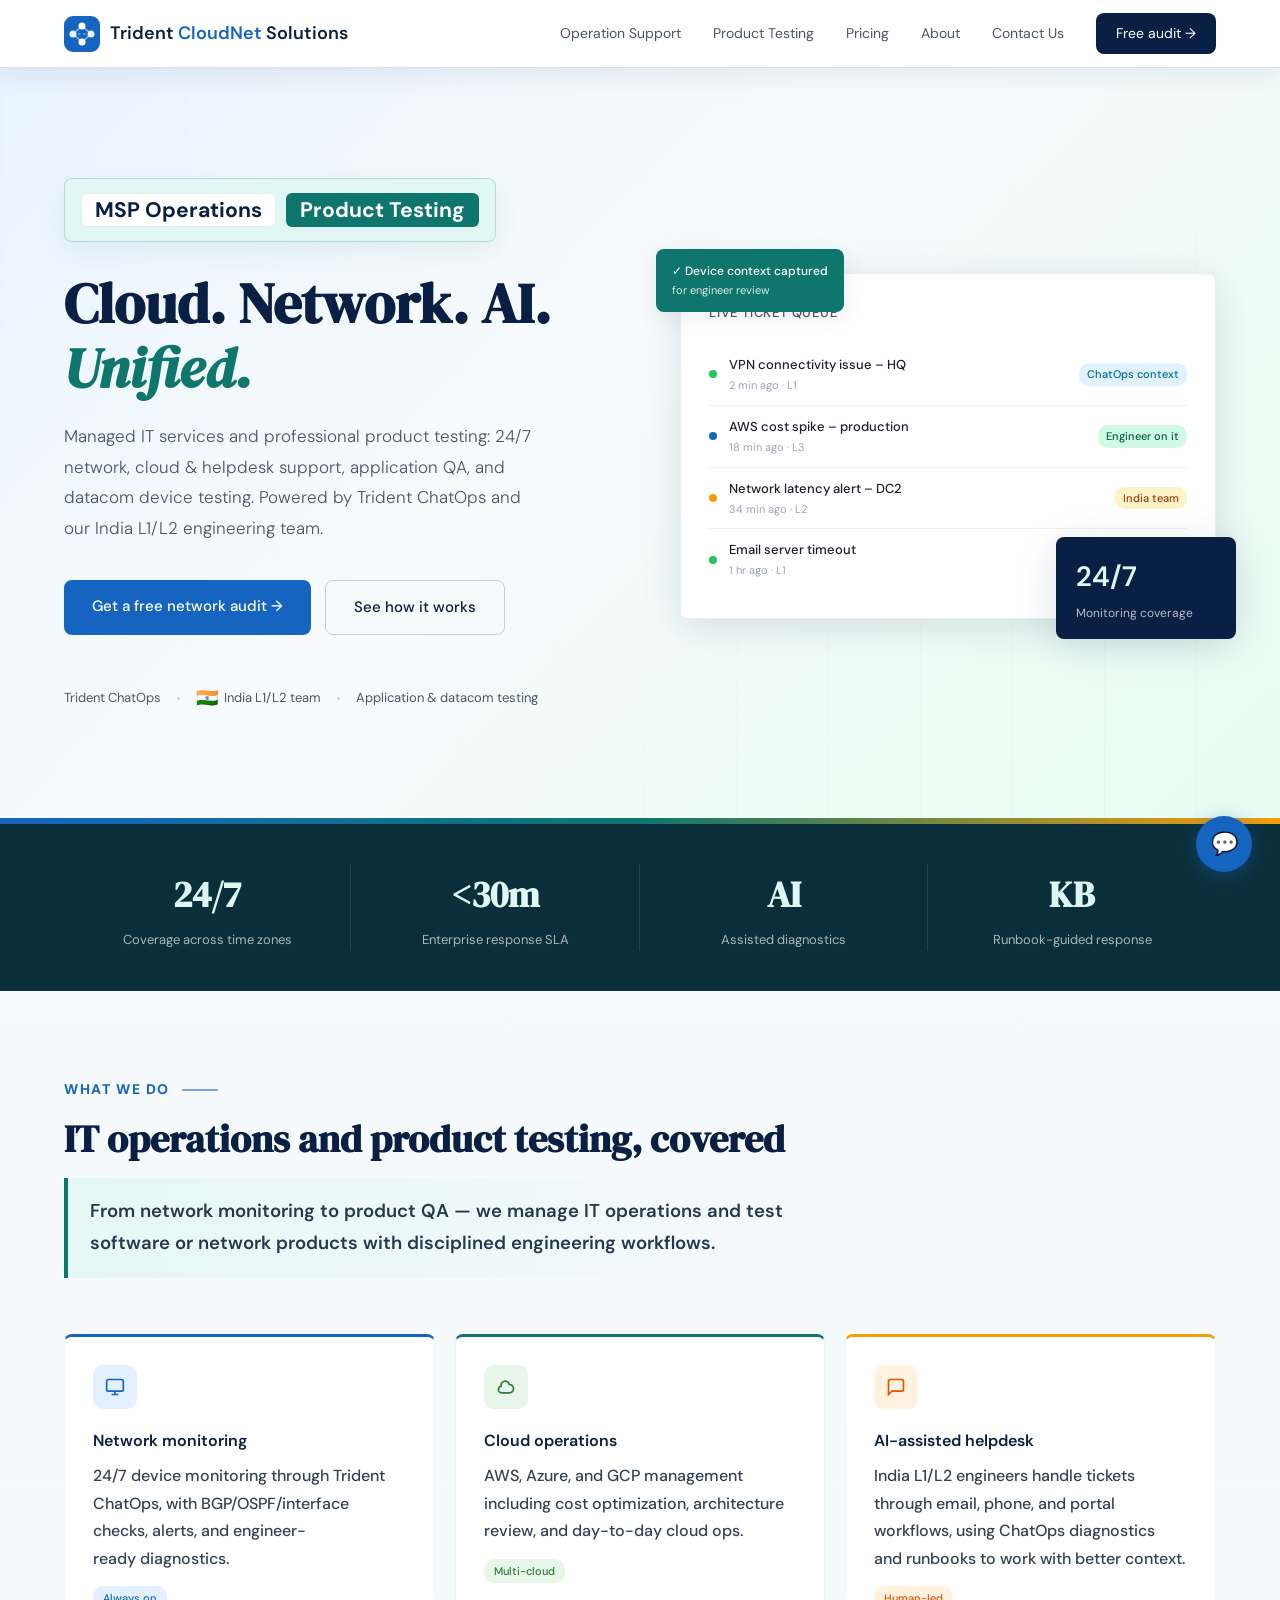
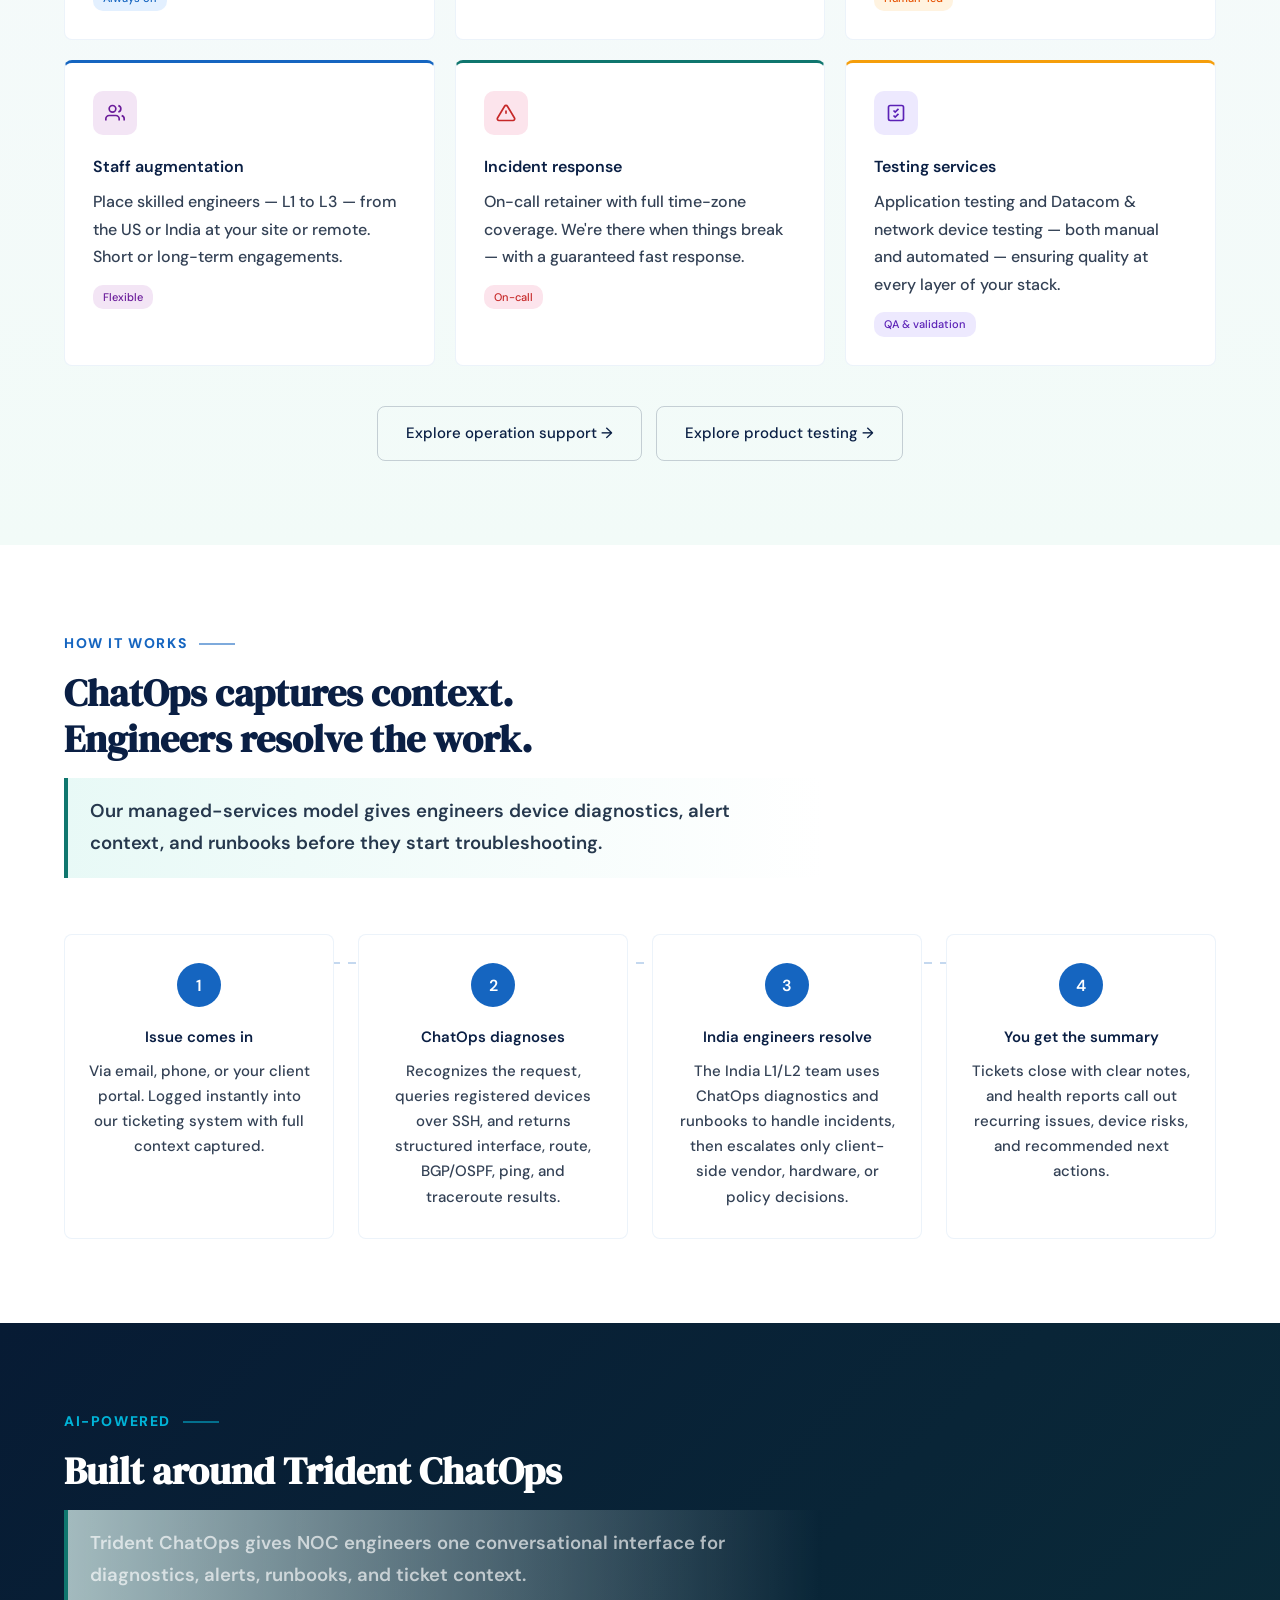
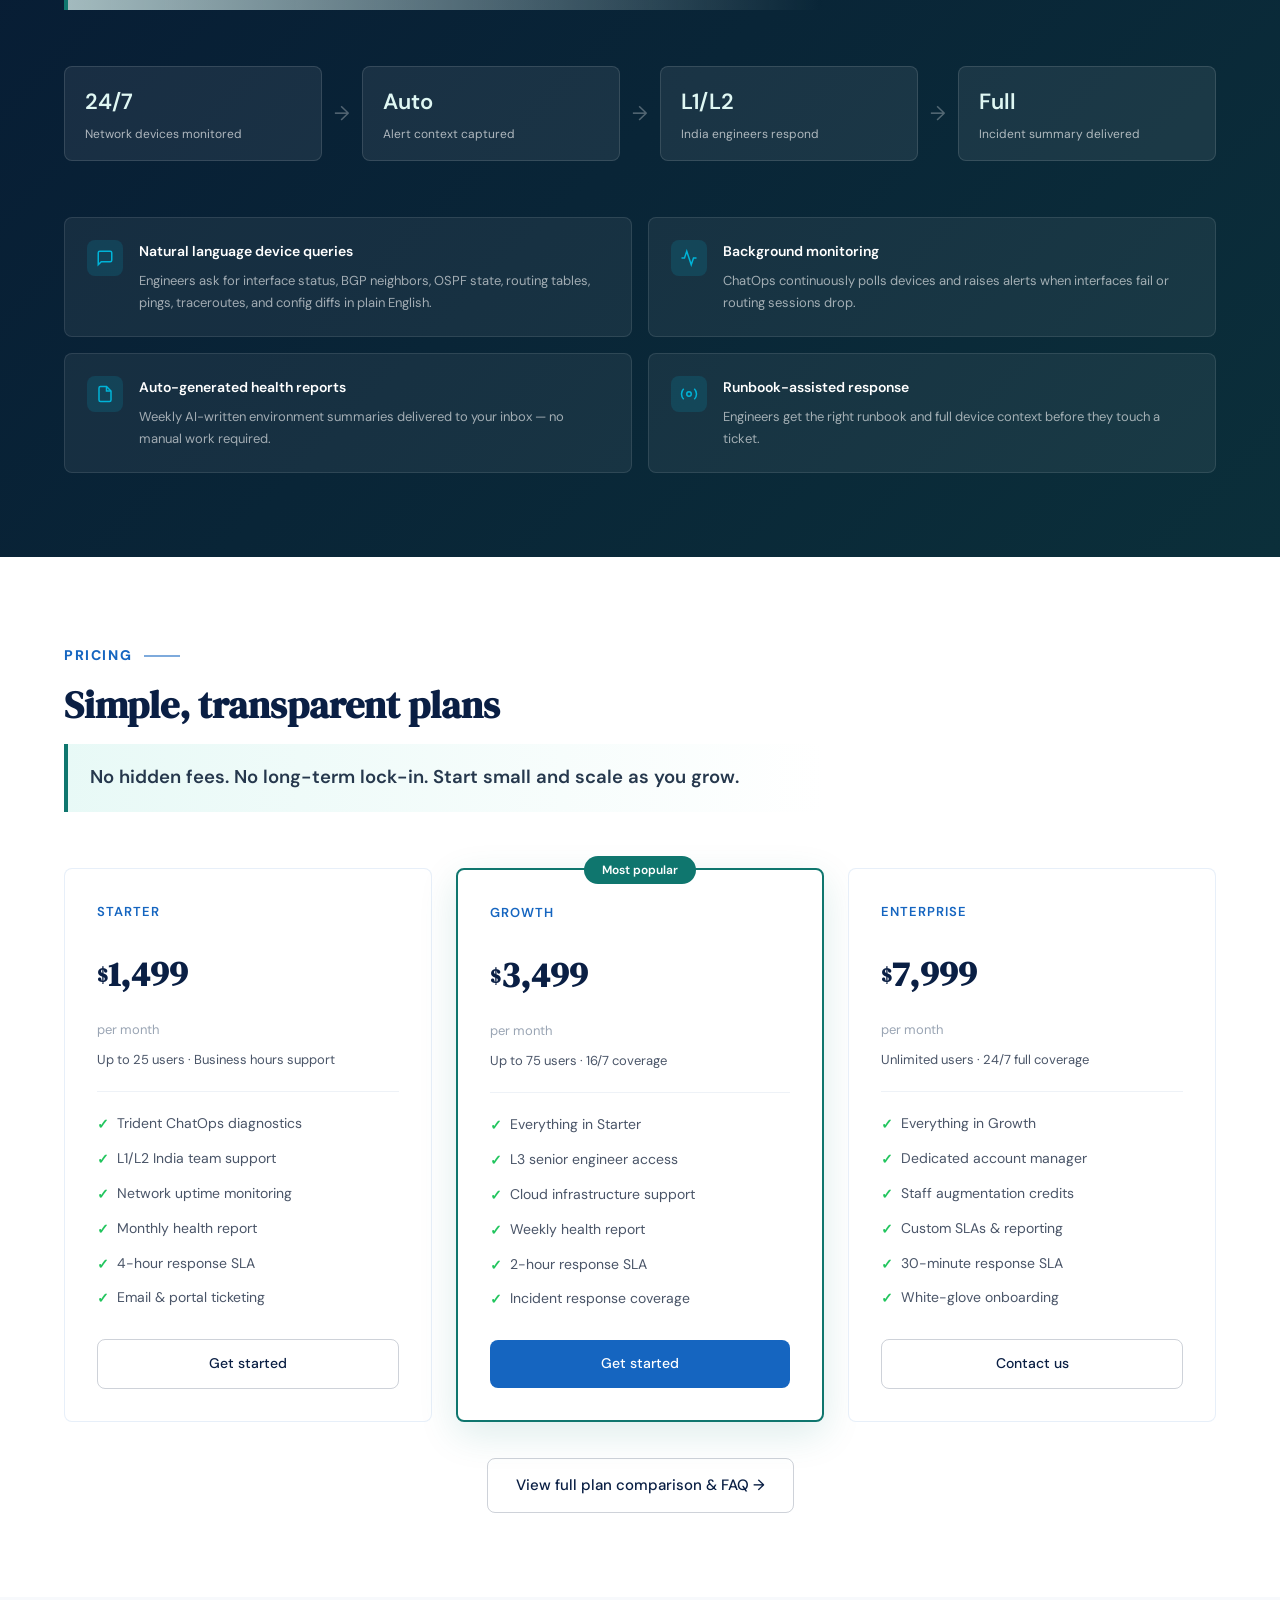
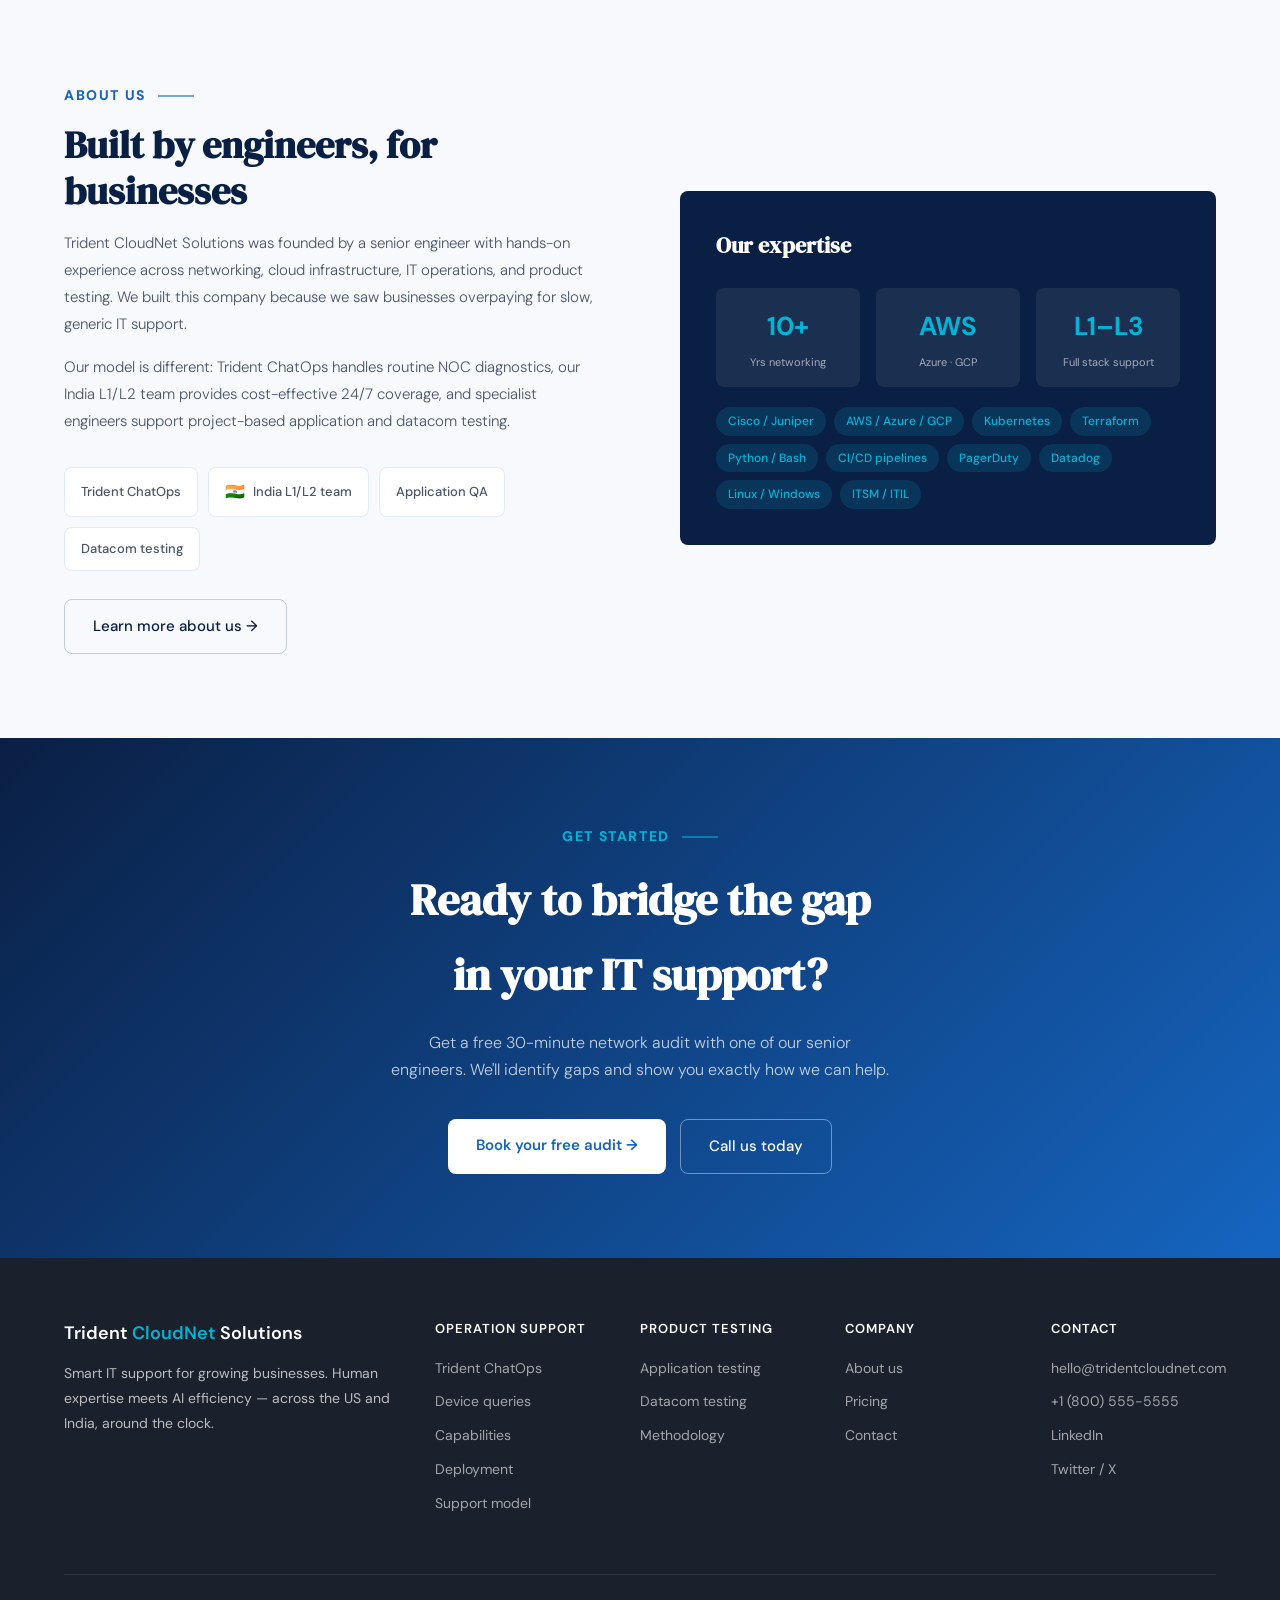
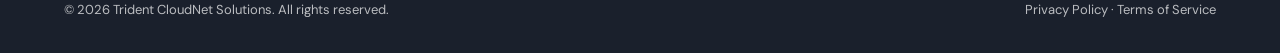
==== commit 1fa820bb: "Refocus site on ChatOps and product testing" ====
--- a/index.html
+++ b/index.html
@@ -4,7 +4,7 @@
 <meta charset="UTF-8"/>
 <meta name="viewport" content="width=device-width, initial-scale=1.0"/>
 <title>Trident CloudNet Solutions – Smart IT Support, Always On</title>
-<meta name="description" content="Managed IT services and professional product testing — network monitoring, cloud ops, AI helpdesk, DevOps, application QA, and datacom device testing. US + India + AI delivery model."/>
+<meta name="description" content="Managed IT services and professional product testing: network monitoring, cloud operations, AI-assisted helpdesk, staff augmentation, incident response, application QA, and datacom device testing."/>
 <link rel="preconnect" href="https://fonts.googleapis.com"/>
 <link href="https://fonts.googleapis.com/css2?family=DM+Sans:ital,opsz,wght@0,9..40,300;0,9..40,400;0,9..40,500;0,9..40,600;1,9..40,300&family=DM+Serif+Display:ital@0;1&display=swap" rel="stylesheet"/>
 <link rel="stylesheet" href="css/styles.css"/>
@@ -29,10 +29,11 @@
     <span class="nav-logo-text">Trident <span>CloudNet</span> Solutions</span>
   </a>
   <div class="nav-links">
-    <a href="services.html">Services</a>
-    <a href="index.html#how">How it works</a>
+    <a href="operation-support.html">Operation Support</a>
+    <a href="product-testing.html">Product Testing</a>
     <a href="pricing.html">Pricing</a>
     <a href="about.html">About</a>
+    <a href="contact.html">Contact Us</a>
     <a href="contact.html" class="nav-cta">Free audit →</a>
   </div>
   <div class="nav-hamburger" onclick="toggleMenu()">
@@ -45,27 +46,27 @@
   <div class="hero-inner">
     <div>
       <div class="hero-badge">
-        <span class="hero-badge-dot"></span>
-        Now serving US &amp; India-based clients
+        <span>MSP Operations</span>
+        <span>Product Testing</span>
       </div>
       <h1>Cloud. Network. AI. <em>Unified.</em></h1>
-      <p class="hero-sub">Managed IT services and professional product testing — 24/7 network, cloud &amp; helpdesk support, application QA, and datacom device testing. Powered by AI and expert US + India engineers.</p>
+      <p class="hero-sub">Managed IT services and professional product testing: 24/7 network, cloud &amp; helpdesk support, application QA, and datacom device testing. Powered by Trident ChatOps and our India L1/L2 engineering team.</p>
       <div class="hero-btns">
         <a href="contact.html" class="btn-primary">Get a free network audit →</a>
         <a href="index.html#how" class="btn-outline">See how it works</a>
       </div>
       <div class="hero-trust">
-        <div class="hero-flag-chip"><span class="flag">🇺🇸</span> US engineers</div>
+        <div class="hero-flag-chip">Trident ChatOps</div>
         <span class="hero-divider">·</span>
-        <div class="hero-flag-chip"><span class="flag">🇮🇳</span> India team</div>
+        <div class="hero-flag-chip"><span class="flag">🇮🇳</span> India L1/L2 team</div>
         <span class="hero-divider">·</span>
-        <div class="hero-flag-chip">🤖 AI-powered triage</div>
+        <div class="hero-flag-chip">Application &amp; datacom testing</div>
       </div>
     </div>
     <div class="hero-visual">
       <div class="hero-card-float2">
-        <div class="float-text">✓ Ticket resolved</div>
-        <div class="float-sub">by AI in 47 seconds</div>
+        <div class="float-text">✓ Device context captured</div>
+        <div class="float-sub">for engineer review</div>
       </div>
       <div class="hero-card-main">
         <h3>Live ticket queue</h3>
@@ -75,7 +76,7 @@
             <div class="ticket-title">VPN connectivity issue – HQ</div>
             <div class="ticket-sub">2 min ago · L1</div>
           </div>
-          <span class="ticket-badge badge-ai">AI resolved</span>
+          <span class="ticket-badge badge-ai">ChatOps context</span>
         </div>
         <div class="ticket-item">
           <div class="ticket-dot dot-blue"></div>
@@ -99,12 +100,12 @@
             <div class="ticket-title">Email server timeout</div>
             <div class="ticket-sub">1 hr ago · L1</div>
           </div>
-          <span class="ticket-badge badge-ai">AI resolved</span>
+          <span class="ticket-badge badge-ai">Runbook ready</span>
         </div>
       </div>
       <div class="hero-card-float">
-        <div class="stat-num">99.7%</div>
-        <div class="stat-label">Avg. client uptime</div>
+        <div class="stat-num">24/7</div>
+        <div class="stat-label">Monitoring coverage</div>
       </div>
     </div>
   </div>
@@ -115,8 +116,8 @@
   <div class="stats-inner">
     <div class="stat-box"><div class="stat-box-num">24/7</div><div class="stat-box-label">Coverage across time zones</div></div>
     <div class="stat-box"><div class="stat-box-num">&lt;30m</div><div class="stat-box-label">Enterprise response SLA</div></div>
-    <div class="stat-box"><div class="stat-box-num">~40%</div><div class="stat-box-label">Tickets resolved by AI</div></div>
-    <div class="stat-box"><div class="stat-box-num">3×</div><div class="stat-box-label">Faster than in-house IT</div></div>
+    <div class="stat-box"><div class="stat-box-num">AI</div><div class="stat-box-label">Assisted diagnostics</div></div>
+    <div class="stat-box"><div class="stat-box-num">KB</div><div class="stat-box-label">Runbook-guided response</div></div>
   </div>
 </div>
 
@@ -125,14 +126,14 @@
   <div class="section-inner">
     <div class="section-eyebrow">What we do</div>
     <h2 class="section-title">IT operations and product testing, covered</h2>
-    <p class="section-sub">From network monitoring to product QA — we manage your IT, and test what you ship, with one expert team across US and India.</p>
+    <p class="section-sub">From network monitoring to product QA — we manage IT operations and test software or network products with disciplined engineering workflows.</p>
     <div class="services-grid">
       <div class="service-card">
         <div class="service-icon" style="background:#E3F0FF">
           <svg width="20" height="20" fill="none" stroke="#1565C0" stroke-width="2" viewBox="0 0 24 24"><rect x="2" y="3" width="20" height="14" rx="2"/><path d="M8 21h8M12 17v4"/></svg>
         </div>
         <h3>Network monitoring</h3>
-        <p>24/7 uptime and performance monitoring with AI-powered alert triage and instant escalation to your team.</p>
+        <p>24/7 device monitoring through Trident ChatOps, with BGP/OSPF/interface checks, alerts, and engineer-ready diagnostics.</p>
         <span class="service-tag" style="background:#E3F0FF;color:#1565C0">Always on</span>
       </div>
       <div class="service-card">
@@ -147,9 +148,9 @@
         <div class="service-icon" style="background:#FFF3E0">
           <svg width="20" height="20" fill="none" stroke="#e65100" stroke-width="2" viewBox="0 0 24 24"><path d="M21 15a2 2 0 01-2 2H7l-4 4V5a2 2 0 012-2h14a2 2 0 012 2z"/></svg>
         </div>
-        <h3>AI-powered helpdesk</h3>
-        <p>Our chatbot resolves ~40% of tickets instantly. Everything else goes to our India or US engineers within minutes.</p>
-        <span class="service-tag" style="background:#FFF3E0;color:#e65100">AI-first</span>
+        <h3>AI-assisted helpdesk</h3>
+        <p>India L1/L2 engineers handle tickets through email, phone, and portal workflows, using ChatOps diagnostics and runbooks to work with better context.</p>
+        <span class="service-tag" style="background:#FFF3E0;color:#e65100">Human-led</span>
       </div>
       <div class="service-card">
         <div class="service-icon" style="background:#F3E5F5">
@@ -168,14 +169,6 @@
         <span class="service-tag" style="background:#FCE4EC;color:#c62828">On-call</span>
       </div>
       <div class="service-card">
-        <div class="service-icon" style="background:#E0F7FA">
-          <svg width="20" height="20" fill="none" stroke="#00838f" stroke-width="2" viewBox="0 0 24 24"><polyline points="22 12 18 12 15 21 9 3 6 12 2 12"/></svg>
-        </div>
-        <h3>DevOps services</h3>
-        <p>CI/CD pipelines, IaC, Kubernetes, DevSecOps, and SRE practices — full DevOps transformation from first pipeline to production reliability.</p>
-        <span class="service-tag" style="background:#E0F7FA;color:#00838f">Full lifecycle</span>
-      </div>
-      <div class="service-card">
         <div class="service-icon" style="background:#EDE9FE">
           <svg width="20" height="20" fill="none" stroke="#5B21B6" stroke-width="2" viewBox="0 0 24 24"><rect x="3" y="3" width="18" height="18" rx="2"/><path d="M9 9l2 2 4-4"/><path d="M9 15l2 2 4-4"/></svg>
         </div>
@@ -185,7 +178,8 @@
       </div>
     </div>
     <div style="text-align:center;margin-top:40px">
-      <a href="services.html" class="btn-outline">Explore all services in detail →</a>
+      <a href="operation-support.html" class="btn-outline">Explore operation support →</a>
+      <a href="product-testing.html" class="btn-outline" style="margin-left:10px">Explore product testing →</a>
     </div>
   </div>
 </section>
@@ -194,8 +188,8 @@
 <section id="how">
   <div class="section-inner">
     <div class="section-eyebrow">How it works</div>
-    <h2 class="section-title">AI handles the noise.<br>Humans handle the rest.</h2>
-    <p class="section-sub">Our hybrid model gives you instant AI response plus deep human expertise — without the cost of both separately.</p>
+    <h2 class="section-title">ChatOps captures context.<br>Engineers resolve the work.</h2>
+    <p class="section-sub">Our managed-services model gives engineers device diagnostics, alert context, and runbooks before they start troubleshooting.</p>
     <div class="how-grid">
       <div class="how-step">
         <div class="how-num">1</div>
@@ -204,18 +198,18 @@
       </div>
       <div class="how-step">
         <div class="how-num">2</div>
-        <h3>AI triages</h3>
-        <p>Classifies priority, attempts auto-resolution for known patterns, and routes unresolved issues to the right team.</p>
+        <h3>ChatOps diagnoses</h3>
+        <p>Recognizes the request, queries registered devices over SSH, and returns structured interface, route, BGP/OSPF, ping, and traceroute results.</p>
       </div>
       <div class="how-step">
         <div class="how-num">3</div>
-        <h3>Human escalation</h3>
-        <p>India team covers overnight hours. US team covers business hours. All complex issues go to senior engineers.</p>
+        <h3>India engineers resolve</h3>
+        <p>The India L1/L2 team uses ChatOps diagnostics and runbooks to handle incidents, then escalates only client-side vendor, hardware, or policy decisions.</p>
       </div>
       <div class="how-step">
         <div class="how-num">4</div>
-        <h3>You get a report</h3>
-        <p>AI-generated weekly health summaries — uptime, ticket volume, trends — delivered to your inbox automatically.</p>
+        <h3>You get the summary</h3>
+        <p>Tickets close with clear notes, and health reports call out recurring issues, device risks, and recommended next actions.</p>
       </div>
     </div>
   </div>
@@ -225,25 +219,25 @@
 <section class="ai-bg">
   <div class="section-inner">
     <div class="section-eyebrow">AI-powered</div>
-    <h2 class="section-title">Built on a smart AI stack</h2>
-    <p class="section-sub">We use AI to do the heavy lifting so our humans can focus on what truly needs expertise.</p>
+    <h2 class="section-title">Built around Trident ChatOps</h2>
+    <p class="section-sub">Trident ChatOps gives NOC engineers one conversational interface for diagnostics, alerts, runbooks, and ticket context.</p>
     <div class="ai-flow">
-      <div class="ai-flow-step"><div class="ai-step-pct">100%</div><div class="ai-step-label">Tickets logged &amp; classified by AI</div></div>
+      <div class="ai-flow-step"><div class="ai-step-pct">24/7</div><div class="ai-step-label">Network devices monitored</div></div>
       <div class="ai-flow-arrow">→</div>
-      <div class="ai-flow-step"><div class="ai-step-pct">~40%</div><div class="ai-step-label">Auto-resolved by chatbot</div></div>
+      <div class="ai-flow-step"><div class="ai-step-pct">Auto</div><div class="ai-step-label">Alert context captured</div></div>
       <div class="ai-flow-arrow">→</div>
-      <div class="ai-flow-step"><div class="ai-step-pct">~45%</div><div class="ai-step-label">Handled by India/US L1–L2</div></div>
+      <div class="ai-flow-step"><div class="ai-step-pct">L1/L2</div><div class="ai-step-label">India engineers respond</div></div>
       <div class="ai-flow-arrow">→</div>
-      <div class="ai-flow-step"><div class="ai-step-pct">~15%</div><div class="ai-step-label">Escalated to L3 senior engineers</div></div>
+      <div class="ai-flow-step"><div class="ai-step-pct">Full</div><div class="ai-step-label">Incident summary delivered</div></div>
     </div>
     <div class="ai-cards">
       <div class="ai-card">
         <div class="ai-card-icon"><svg width="18" height="18" fill="none" stroke="#00B4D8" stroke-width="2" viewBox="0 0 24 24"><path d="M21 15a2 2 0 01-2 2H7l-4 4V5a2 2 0 012-2h14a2 2 0 012 2z"/></svg></div>
-        <div><h3>AI chatbot (L1 automation)</h3><p>Resolves ~40% of tickets without human involvement. Available 24/7 on your client portal.</p></div>
+        <div><h3>Natural language device queries</h3><p>Engineers ask for interface status, BGP neighbors, OSPF state, routing tables, pings, traceroutes, and config diffs in plain English.</p></div>
       </div>
       <div class="ai-card">
         <div class="ai-card-icon"><svg width="18" height="18" fill="none" stroke="#00B4D8" stroke-width="2" viewBox="0 0 24 24"><polyline points="22 12 18 12 15 21 9 3 6 12 2 12"/></svg></div>
-        <div><h3>Smart alert triage</h3><p>Converts monitoring noise into clear prioritized action items before humans even see them.</p></div>
+        <div><h3>Background monitoring</h3><p>ChatOps continuously polls devices and raises alerts when interfaces fail or routing sessions drop.</p></div>
       </div>
       <div class="ai-card">
         <div class="ai-card-icon"><svg width="18" height="18" fill="none" stroke="#00B4D8" stroke-width="2" viewBox="0 0 24 24"><path d="M14 2H6a2 2 0 00-2 2v16a2 2 0 002 2h12a2 2 0 002-2V8z"/><polyline points="14 2 14 8 20 8"/></svg></div>
@@ -251,7 +245,7 @@
       </div>
       <div class="ai-card">
         <div class="ai-card-icon"><svg width="18" height="18" fill="none" stroke="#00B4D8" stroke-width="2" viewBox="0 0 24 24"><circle cx="12" cy="12" r="3"/><path d="M19.07 4.93a10 10 0 010 14.14M4.93 4.93a10 10 0 000 14.14"/></svg></div>
-        <div><h3>Runbook automation</h3><p>AI executes standard fix scripts automatically before escalating, cutting resolution time dramatically.</p></div>
+        <div><h3>Runbook-assisted response</h3><p>Engineers get the right runbook and full device context before they touch a ticket.</p></div>
       </div>
     </div>
   </div>
@@ -270,7 +264,7 @@
         <div class="price-period">per month</div>
         <div class="price-desc">Up to 25 users · Business hours support</div>
         <ul class="price-features">
-          <li>AI helpdesk chatbot</li>
+          <li>Trident ChatOps diagnostics</li>
           <li>L1/L2 India team support</li>
           <li>Network uptime monitoring</li>
           <li>Monthly health report</li>
@@ -324,13 +318,13 @@
       <div>
         <div class="section-eyebrow">About us</div>
         <h2 class="section-title">Built by engineers, for businesses</h2>
-        <p style="font-size:15px;color:#4A5568;line-height:1.8;font-weight:300">Trident CloudNet Solutions was founded by a senior engineer with hands-on experience across networking, cloud infrastructure, software development, and IT operations. We built this company because we saw businesses overpaying for slow, generic IT support.</p>
-        <p style="font-size:15px;color:#4A5568;line-height:1.8;margin-top:16px;font-weight:300">Our model is different: AI handles the repetitive noise, our India team provides cost-effective 24/7 coverage, and our US engineers bring senior-level expertise when it matters most.</p>
+        <p style="font-size:15px;color:#4A5568;line-height:1.8;font-weight:300">Trident CloudNet Solutions was founded by a senior engineer with hands-on experience across networking, cloud infrastructure, IT operations, and product testing. We built this company because we saw businesses overpaying for slow, generic IT support.</p>
+        <p style="font-size:15px;color:#4A5568;line-height:1.8;margin-top:16px;font-weight:300">Our model is different: Trident ChatOps handles routine NOC diagnostics, our India L1/L2 team provides cost-effective 24/7 coverage, and specialist engineers support project-based application and datacom testing.</p>
         <div class="about-badges">
-          <div class="about-badge"><span class="flag">🇺🇸</span> US-based senior engineers</div>
+          <div class="about-badge">Trident ChatOps</div>
           <div class="about-badge"><span class="flag">🇮🇳</span> India L1/L2 team</div>
-          <div class="about-badge">🤖 AI-first tools</div>
-          <div class="about-badge">☁️ Cloud certified</div>
+          <div class="about-badge">Application QA</div>
+          <div class="about-badge">Datacom testing</div>
         </div>
         <div style="margin-top:28px">
           <a href="about.html" class="btn-outline">Learn more about us →</a>
@@ -382,18 +376,22 @@
         <p>Smart IT support for growing businesses. Human expertise meets AI efficiency — across the US and India, around the clock.</p>
       </div>
       <div class="footer-col">
-        <h4>Services</h4>
-        <a href="services.html">Network monitoring</a>
-        <a href="services.html">Cloud operations</a>
-        <a href="services.html">AI helpdesk</a>
-        <a href="services.html">Staff augmentation</a>
-        <a href="services.html">Incident response</a>
-        <a href="services.html#testing">Testing services</a>
+        <h4>Operation Support</h4>
+        <a href="operation-support.html#chatops">Trident ChatOps</a>
+        <a href="operation-support.html#queries">Device queries</a>
+        <a href="operation-support.html#capabilities">Capabilities</a>
+        <a href="operation-support.html#deployment">Deployment</a>
+        <a href="operation-support.html#support-model">Support model</a>
+      </div>
+      <div class="footer-col">
+        <h4>Product Testing</h4>
+        <a href="product-testing.html#application">Application testing</a>
+        <a href="product-testing.html#datacom">Datacom testing</a>
+        <a href="product-testing.html#methodology">Methodology</a>
       </div>
       <div class="footer-col">
         <h4>Company</h4>
         <a href="about.html">About us</a>
-        <a href="index.html#how">How it works</a>
         <a href="pricing.html">Pricing</a>
         <a href="contact.html">Contact</a>
       </div>
@@ -418,8 +416,8 @@
     <div class="chat-header">
       <div class="chat-avatar">🤖</div>
       <div class="chat-header-info">
-        <h4>Trident CloudNet AI Support</h4>
-        <p>Typically replies in seconds</p>
+        <h4>Trident CloudNet Site Assistant</h4>
+        <p>Answers service questions</p>
       </div>
     </div>
     <div class="chat-messages" id="chatMessages">
@@ -427,7 +425,7 @@
       <div class="chat-msg bot">I can answer questions about our services, pricing, or set up a free network audit call.</div>
     </div>
     <div class="chat-quick" id="quickBtns">
-      <button class="chat-quick-btn" onclick="quickMsg('What services do you offer?')">Services</button>
+      <button class="chat-quick-btn" onclick="quickMsg('What service lines do you offer?')">Service lines</button>
       <button class="chat-quick-btn" onclick="quickMsg('What is your pricing?')">Pricing</button>
       <button class="chat-quick-btn" onclick="quickMsg('Book a free audit')">Free audit</button>
       <button class="chat-quick-btn" onclick="quickMsg('Do you offer staff augmentation?')">Staffing</button>
--- a/css/styles.css
+++ b/css/styles.css
@@ -10,6 +10,11 @@
   --blue-light: #1976D2;
   --blue-pale: #E3F0FF;
   --accent: #00B4D8;
+  --teal: #0F766E;
+  --teal-pale: #DFF7F3;
+  --mint: #D1FAE5;
+  --amber: #F59E0B;
+  --amber-pale: #FEF3C7;
   --white: #FFFFFF;
   --gray-100: #F7F9FC;
   --gray-200: #EEF2F7;
@@ -17,13 +22,13 @@
   --gray-600: #4A5568;
   --gray-900: #1A202C;
   --green: #22C55E;
-  --radius: 12px;
+  --radius: 8px;
   --radius-sm: 8px;
   --shadow: 0 4px 24px rgba(10,31,68,0.08);
   --shadow-md: 0 8px 40px rgba(10,31,68,0.13);
 }
 
-html { scroll-behavior: smooth; }
+html { scroll-behavior: smooth; scroll-padding-top: 88px; }
 body { font-family: 'DM Sans', sans-serif; color: var(--gray-900); background: var(--white); font-size: 16px; line-height: 1.7; }
 
 /* ---- NAV ---- */
@@ -31,8 +36,9 @@
   position: sticky; top: 0; z-index: 100;
   display: flex; align-items: center; justify-content: space-between;
   padding: 0 5%; height: 68px;
-  background: rgba(255,255,255,0.96); backdrop-filter: blur(12px);
-  border-bottom: 1px solid rgba(21,101,192,0.1);
+  background: #FFFFFF; backdrop-filter: blur(12px);
+  border-bottom: 1px solid rgba(10,31,68,0.14);
+  box-shadow: 0 8px 26px rgba(10,31,68,0.08);
 }
 .nav-logo { display: flex; align-items: center; gap: 10px; text-decoration: none; }
 .nav-logo svg { width: 36px; height: 36px; }
@@ -41,30 +47,35 @@
 .nav-links { display: flex; align-items: center; gap: 32px; }
 .nav-links a { text-decoration: none; font-size: 14px; color: var(--gray-600); font-weight: 400; transition: color .2s; }
 .nav-links a:hover, .nav-links a.active { color: var(--blue); }
-.nav-cta { background: var(--blue); color: #fff !important; padding: 9px 20px; border-radius: var(--radius-sm); font-size: 14px; font-weight: 500; text-decoration: none; transition: background .2s, transform .1s; display: inline-block; }
-.nav-cta:hover { background: var(--blue-light) !important; transform: translateY(-1px); }
+.nav-cta { background: var(--navy); color: #fff !important; padding: 9px 20px; border-radius: var(--radius-sm); font-size: 14px; font-weight: 500; text-decoration: none; transition: background .2s, transform .1s; display: inline-block; }
+.nav-cta:hover { background: var(--teal) !important; transform: translateY(-1px); }
 .nav-hamburger { display: none; flex-direction: column; gap: 5px; cursor: pointer; padding: 4px; }
 .nav-hamburger span { width: 22px; height: 2px; background: var(--gray-900); border-radius: 2px; }
 
 /* ---- HERO (home) ---- */
 .hero {
-  min-height: 88vh; display: flex; align-items: center;
+  min-height: 84vh; display: flex; align-items: center;
   padding: 80px 5%;
-  background: linear-gradient(135deg, #f0f6ff 0%, #ffffff 50%, #e8f4fb 100%);
+  background:
+    linear-gradient(135deg, rgba(227,240,255,0.78) 0%, rgba(247,251,252,0.98) 44%, rgba(209,250,229,0.5) 100%),
+    repeating-linear-gradient(90deg, rgba(10,31,68,0.055) 0 1px, transparent 1px 92px);
   position: relative; overflow: hidden;
 }
 .hero::before {
-  content: ''; position: absolute; top: -200px; right: -200px;
-  width: 600px; height: 600px; border-radius: 50%;
-  background: radial-gradient(circle, rgba(21,101,192,0.06) 0%, transparent 70%);
+  content: ''; position: absolute; inset: auto 0 0 0;
+  height: 6px;
+  background: linear-gradient(90deg, var(--blue), var(--teal), var(--amber));
   pointer-events: none;
 }
 .hero-inner { max-width: 1200px; margin: 0 auto; display: grid; grid-template-columns: 1fr 1fr; gap: 80px; align-items: center; width: 100%; }
-.hero-badge { display: inline-flex; align-items: center; gap: 8px; background: var(--blue-pale); border: 1px solid rgba(21,101,192,0.2); border-radius: 20px; padding: 6px 16px; font-size: 13px; color: var(--blue); margin-bottom: 24px; font-weight: 500; }
-.hero-badge-dot { width: 7px; height: 7px; border-radius: 50%; background: var(--green); animation: pulse 2s infinite; }
+.hero-badge { display: inline-flex; align-items: center; gap: 10px; background: rgba(223,247,243,0.92); border: 1px solid rgba(15,118,110,0.22); border-radius: 8px; padding: 14px 16px; color: var(--teal); margin-bottom: 30px; font-weight: 700; letter-spacing: 0; line-height: 1; max-width: 100%; box-shadow: 0 10px 28px rgba(15,118,110,0.08); }
+.hero-badge-dot { display: none; }
+.hero-badge span { display: inline-flex; align-items: center; min-height: 34px; padding: 0 14px; border-radius: 6px; font-size: clamp(18px, 1.65vw, 23px); white-space: nowrap; }
+.hero-badge span:first-of-type { background: var(--white); color: var(--navy); box-shadow: inset 0 0 0 1px rgba(15,118,110,0.12); }
+.hero-badge span:last-of-type { background: var(--teal); color: var(--white); }
 @keyframes pulse { 0%,100%{opacity:1;transform:scale(1)} 50%{opacity:.6;transform:scale(1.3)} }
 .hero h1 { font-family: 'DM Serif Display', serif; font-size: clamp(36px, 4.5vw, 56px); line-height: 1.15; color: var(--navy); margin-bottom: 20px; }
-.hero h1 em { font-style: italic; color: var(--blue); }
+.hero h1 em { font-style: italic; color: var(--teal); }
 .hero-sub { font-size: 17px; color: var(--gray-600); max-width: 480px; margin-bottom: 36px; line-height: 1.8; font-weight: 300; }
 .hero-btns { display: flex; gap: 14px; flex-wrap: wrap; margin-bottom: 48px; }
 .hero-trust { display: flex; align-items: center; gap: 16px; flex-wrap: wrap; }
@@ -97,11 +108,11 @@
   background: var(--navy); border-radius: var(--radius-sm); padding: 16px 20px;
   color: white; min-width: 180px; box-shadow: var(--shadow-md);
 }
-.hero-card-float .stat-num { font-size: 28px; font-weight: 600; color: var(--accent); }
+.hero-card-float .stat-num { font-size: 28px; font-weight: 600; color: var(--teal-pale); }
 .hero-card-float .stat-label { font-size: 12px; color: rgba(255,255,255,0.7); margin-top: 2px; }
 .hero-card-float2 {
   position: absolute; top: -24px; left: -24px;
-  background: var(--green); border-radius: var(--radius-sm); padding: 12px 16px;
+  background: var(--teal); border-radius: var(--radius-sm); padding: 12px 16px;
   color: white; box-shadow: var(--shadow);
 }
 .hero-card-float2 .float-text { font-size: 12px; font-weight: 500; }
@@ -109,22 +120,34 @@
 
 /* ---- PAGE HERO (inner pages) ---- */
 .page-hero {
-  background: linear-gradient(135deg, var(--navy) 0%, #1565C0 60%, #1976D2 100%);
-  padding: 80px 5% 70px;
-  text-align: center;
+  background:
+    linear-gradient(135deg, rgba(10,31,68,0.97) 0%, rgba(15,118,110,0.92) 58%, rgba(245,158,11,0.82) 145%),
+    repeating-linear-gradient(135deg, rgba(255,255,255,0.08) 0 1px, transparent 1px 28px);
+  padding: 64px 5% 56px;
+  text-align: left;
   position: relative;
   overflow: hidden;
 }
 .page-hero::before {
-  content: ''; position: absolute; top: -150px; right: -150px;
-  width: 500px; height: 500px; border-radius: 50%;
-  background: radial-gradient(circle, rgba(0,180,216,0.12) 0%, transparent 70%);
+  content: ''; position: absolute; left: 0; right: 0; bottom: 0;
+  height: 5px;
+  background: linear-gradient(90deg, var(--accent), var(--teal-pale), var(--amber));
   pointer-events: none;
 }
-.page-hero-inner { max-width: 720px; margin: 0 auto; position: relative; }
+.page-hero-inner { max-width: 980px; margin: 0 auto; position: relative; }
 .page-hero .eyebrow { font-size: 12px; font-weight: 600; color: var(--accent); text-transform: uppercase; letter-spacing: 1.5px; margin-bottom: 14px; }
-.page-hero h1 { font-family: 'DM Serif Display', serif; font-size: clamp(32px, 4vw, 52px); color: white; line-height: 1.15; margin-bottom: 16px; }
-.page-hero p { font-size: 17px; color: rgba(255,255,255,0.75); font-weight: 300; line-height: 1.8; }
+.page-hero h1 { font-family: 'DM Serif Display', serif; font-size: clamp(32px, 4vw, 50px); color: white; line-height: 1.15; margin-bottom: 16px; max-width: 760px; }
+.page-hero p {
+  font-size: clamp(19px, 1.7vw, 23px);
+  color: rgba(255,255,255,0.92);
+  font-weight: 600;
+  line-height: 1.65;
+  max-width: 820px;
+  text-wrap: pretty;
+  padding-left: 20px;
+  border-left: 4px solid var(--amber);
+  text-shadow: 0 1px 1px rgba(10,31,68,0.22);
+}
 
 /* ---- BREADCRUMB ---- */
 .breadcrumb { background: var(--gray-100); border-bottom: 1px solid var(--gray-200); padding: 12px 5%; }
@@ -134,16 +157,16 @@
 .breadcrumb span { color: var(--gray-400); }
 
 /* ---- STATS BAR ---- */
-.stats-bar { background: var(--navy); padding: 40px 5%; }
+.stats-bar { background: #0B2F3A; padding: 40px 5%; }
 .stats-inner { max-width: 1200px; margin: 0 auto; display: grid; grid-template-columns: repeat(4,1fr); gap: 1px; }
 .stat-box { text-align: center; padding: 0 24px; border-right: 1px solid rgba(255,255,255,0.1); }
 .stat-box:last-child { border: none; }
-.stat-box-num { font-size: 36px; font-weight: 600; color: var(--accent); font-family: 'DM Serif Display', serif; }
+.stat-box-num { font-size: 36px; font-weight: 600; color: var(--teal-pale); font-family: 'DM Serif Display', serif; }
 .stat-box-label { font-size: 13px; color: rgba(255,255,255,0.65); margin-top: 4px; }
 
 /* ---- BUTTONS ---- */
 .btn-primary { background: var(--blue); color: #fff; padding: 14px 28px; border-radius: var(--radius-sm); font-size: 15px; font-weight: 500; text-decoration: none; transition: all .2s; display: inline-block; border: none; cursor: pointer; }
-.btn-primary:hover { background: var(--blue-light); transform: translateY(-2px); box-shadow: 0 8px 24px rgba(21,101,192,0.3); }
+.btn-primary:hover { background: var(--teal); transform: translateY(-2px); box-shadow: 0 8px 24px rgba(15,118,110,0.25); }
 .btn-outline { background: transparent; color: var(--navy); padding: 14px 28px; border-radius: var(--radius-sm); font-size: 15px; font-weight: 500; text-decoration: none; border: 1.5px solid rgba(10,31,68,0.2); transition: all .2s; display: inline-block; cursor: pointer; }
 .btn-outline:hover { border-color: var(--blue); color: var(--blue); }
 .btn-white { background: white; color: var(--blue); padding: 14px 28px; border-radius: var(--radius-sm); font-size: 15px; font-weight: 600; text-decoration: none; transition: all .2s; display: inline-block; }
@@ -152,20 +175,57 @@
 .btn-ghost:hover { background: rgba(255,255,255,0.1); }
 
 /* ---- SECTIONS ---- */
-section { padding: 96px 5%; }
+section { padding: 84px 5%; }
+section[id] { scroll-margin-top: 88px; }
+.section-after-breadcrumb { padding-top: 44px; }
+.compact-section .section-eyebrow { margin-bottom: 8px; }
+.compact-section .section-title { margin-bottom: 10px; }
+.compact-section .section-sub { margin-bottom: 20px; }
+.compact-section .services-grid { gap: 12px; }
+.compact-section .service-card { padding: 20px; }
+.compact-section .how-grid { gap: 12px; }
+.compact-section .how-step { padding: 20px 16px; }
+.compact-section .how-num { margin-bottom: 10px; }
+.compact-section .service-card h3,
+.compact-section .how-step h3 { margin-bottom: 6px; }
+.compact-bottom { padding-bottom: 24px; }
+.compact-top { padding-top: 24px; }
 .section-inner { max-width: 1200px; margin: 0 auto; }
-.section-eyebrow { font-size: 12px; font-weight: 600; color: var(--blue); text-transform: uppercase; letter-spacing: 1.5px; margin-bottom: 12px; }
+.section-eyebrow { display: inline-flex; align-items: center; font-size: 14px; font-weight: 800; color: var(--blue); text-transform: uppercase; letter-spacing: 1.6px; margin-bottom: 14px; }
+.section-eyebrow::after { content: ''; width: 36px; height: 2px; background: currentColor; margin-left: 12px; opacity: .55; }
+.section-eyebrow.prominent { font-size: clamp(18px, 1.8vw, 24px); letter-spacing: 1.2px; color: var(--teal); margin-bottom: 18px; }
+.section-eyebrow.prominent::after { width: 64px; height: 3px; }
 .section-title { font-family: 'DM Serif Display', serif; font-size: clamp(28px, 3vw, 42px); color: var(--navy); line-height: 1.2; margin-bottom: 16px; }
-.section-sub { font-size: 16px; color: var(--gray-600); max-width: 520px; line-height: 1.8; margin-bottom: 56px; font-weight: 300; }
+.section-sub {
+  font-size: clamp(18px, 1.45vw, 21px);
+  color: #26384D;
+  max-width: 760px;
+  line-height: 1.72;
+  margin-bottom: 56px;
+  font-weight: 600;
+  text-wrap: pretty;
+  padding: 18px 22px;
+  border-left: 4px solid var(--teal);
+  border-radius: 0 var(--radius) var(--radius) 0;
+  background: linear-gradient(90deg, rgba(223,247,243,0.72), rgba(255,255,255,0));
+}
+.section-sub.on-dark {
+  color: rgba(255,255,255,0.88);
+  background: linear-gradient(90deg, rgba(0,180,216,0.18), rgba(255,255,255,0.04));
+  border-left-color: var(--accent);
+}
 
 /* ---- SERVICES ---- */
-.services-bg { background: var(--gray-100); }
+.services-bg { background: linear-gradient(180deg, #F7F9FC 0%, #F2FBF8 100%); }
 .services-grid { display: grid; grid-template-columns: repeat(3,1fr); gap: 20px; }
 .service-card { background: var(--white); border-radius: var(--radius); padding: 28px; border: 1px solid rgba(21,101,192,0.08); transition: all .25s; }
 .service-card:hover { transform: translateY(-4px); box-shadow: var(--shadow-md); border-color: rgba(21,101,192,0.2); }
+.services-grid .service-card:nth-child(3n+1) { border-top: 3px solid var(--blue); }
+.services-grid .service-card:nth-child(3n+2) { border-top: 3px solid var(--teal); }
+.services-grid .service-card:nth-child(3n) { border-top: 3px solid var(--amber); }
 .service-icon { width: 44px; height: 44px; border-radius: 10px; display: flex; align-items: center; justify-content: center; margin-bottom: 18px; }
 .service-card h3 { font-size: 16px; font-weight: 600; color: var(--navy); margin-bottom: 8px; }
-.service-card p { font-size: 14px; color: var(--gray-600); line-height: 1.7; }
+.service-card p { font-size: 16px; color: #334155; line-height: 1.72; font-weight: 500; text-wrap: pretty; }
 .service-tag { display: inline-block; font-size: 11px; font-weight: 500; padding: 3px 10px; border-radius: 10px; margin-top: 14px; }
 .service-card .service-features { list-style: none; margin-top: 16px; display: flex; flex-direction: column; gap: 8px; }
 .service-card .service-features li { font-size: 13px; color: var(--gray-600); display: flex; align-items: flex-start; gap: 8px; }
@@ -183,16 +243,16 @@
 .how-step { background: var(--white); border-radius: var(--radius); padding: 28px 22px; border: 1px solid rgba(21,101,192,0.08); position: relative; z-index: 1; text-align: center; }
 .how-num { width: 44px; height: 44px; border-radius: 50%; background: var(--blue); color: white; font-size: 16px; font-weight: 600; display: flex; align-items: center; justify-content: center; margin: 0 auto 18px; }
 .how-step h3 { font-size: 15px; font-weight: 600; color: var(--navy); margin-bottom: 8px; }
-.how-step p { font-size: 13px; color: var(--gray-600); line-height: 1.7; }
+.how-step p { font-size: 15px; color: #334155; line-height: 1.68; font-weight: 500; }
 
 /* ---- AI STACK ---- */
-.ai-bg { background: var(--navy); }
+.ai-bg { background: linear-gradient(135deg, #071B34 0%, #0B2F3A 100%); }
 .ai-bg .section-title { color: var(--white); }
 .ai-bg .section-sub { color: rgba(255,255,255,0.65); }
 .ai-bg .section-eyebrow { color: var(--accent); }
 .ai-flow { display: flex; align-items: center; gap: 0; margin-bottom: 56px; flex-wrap: wrap; }
 .ai-flow-step { background: rgba(255,255,255,0.07); border: 1px solid rgba(255,255,255,0.12); border-radius: var(--radius-sm); padding: 16px 20px; flex: 1; min-width: 140px; }
-.ai-flow-step .ai-step-pct { font-size: 22px; font-weight: 600; color: var(--accent); }
+.ai-flow-step .ai-step-pct { font-size: 22px; font-weight: 600; color: var(--teal-pale); }
 .ai-flow-step .ai-step-label { font-size: 12px; color: rgba(255,255,255,0.65); margin-top: 4px; }
 .ai-flow-arrow { color: rgba(255,255,255,0.3); font-size: 20px; padding: 0 12px; flex-shrink: 0; }
 .ai-cards { display: grid; grid-template-columns: repeat(2,1fr); gap: 16px; }
@@ -205,10 +265,11 @@
 .pricing-grid { display: grid; grid-template-columns: repeat(3,1fr); gap: 24px; }
 .price-card { background: var(--white); border-radius: var(--radius); padding: 32px; border: 1.5px solid rgba(21,101,192,0.1); position: relative; transition: all .2s; }
 .price-card:hover { box-shadow: var(--shadow-md); }
-.price-card.featured { border: 2px solid var(--blue); }
-.price-popular { position: absolute; top: -14px; left: 50%; transform: translateX(-50%); background: var(--blue); color: white; font-size: 12px; font-weight: 600; padding: 4px 18px; border-radius: 20px; white-space: nowrap; }
+.price-card.featured { border: 2px solid var(--teal); box-shadow: 0 12px 38px rgba(15,118,110,0.14); }
+.price-popular { position: absolute; top: -14px; left: 50%; transform: translateX(-50%); background: var(--teal); color: white; font-size: 12px; font-weight: 600; padding: 4px 18px; border-radius: 20px; white-space: nowrap; }
 .price-tier { font-size: 13px; font-weight: 600; color: var(--blue); text-transform: uppercase; letter-spacing: 1px; margin-bottom: 8px; }
 .price-amount { font-size: 42px; font-weight: 700; color: var(--navy); font-family: 'DM Serif Display', serif; }
+.price-card .price-amount { font-size: clamp(28px, 2.7vw, 38px); line-height: 1.15; min-height: 88px; display: flex; align-items: center; }
 .price-amount sub { font-size: 16px; font-weight: 400; color: var(--gray-600); font-family: 'DM Sans', sans-serif; }
 .price-amount sup { font-size: 20px; }
 .price-period { font-size: 13px; color: var(--gray-400); margin-bottom: 8px; }
@@ -313,7 +374,7 @@
 /* ---- FOOTER ---- */
 footer { background: var(--gray-900); padding: 60px 5% 32px; color: rgba(255,255,255,0.7); }
 .footer-inner { max-width: 1200px; margin: 0 auto; }
-.footer-top { display: grid; grid-template-columns: 2fr 1fr 1fr 1fr; gap: 48px; margin-bottom: 48px; }
+.footer-top { display: grid; grid-template-columns: minmax(220px,2fr) repeat(auto-fit,minmax(145px,1fr)); gap: 40px; margin-bottom: 48px; }
 .footer-brand h3 { font-size: 18px; font-weight: 600; color: white; margin-bottom: 12px; }
 .footer-brand h3 span { color: var(--accent); }
 .footer-brand p { font-size: 14px; line-height: 1.8; }
@@ -369,6 +430,11 @@
 }
 @media (max-width: 600px) {
   section { padding: 64px 5%; }
+  .section-after-breadcrumb { padding-top: 34px; }
+  .compact-bottom { padding-bottom: 22px; }
+  .compact-top { padding-top: 22px; }
+  .page-hero p { padding-left: 16px; }
+  .section-sub { padding: 16px 18px; }
   .services-grid, .how-grid, .stats-inner { grid-template-columns: 1fr; }
   .footer-top { grid-template-columns: 1fr; }
   .how-grid::before { display: none; }
